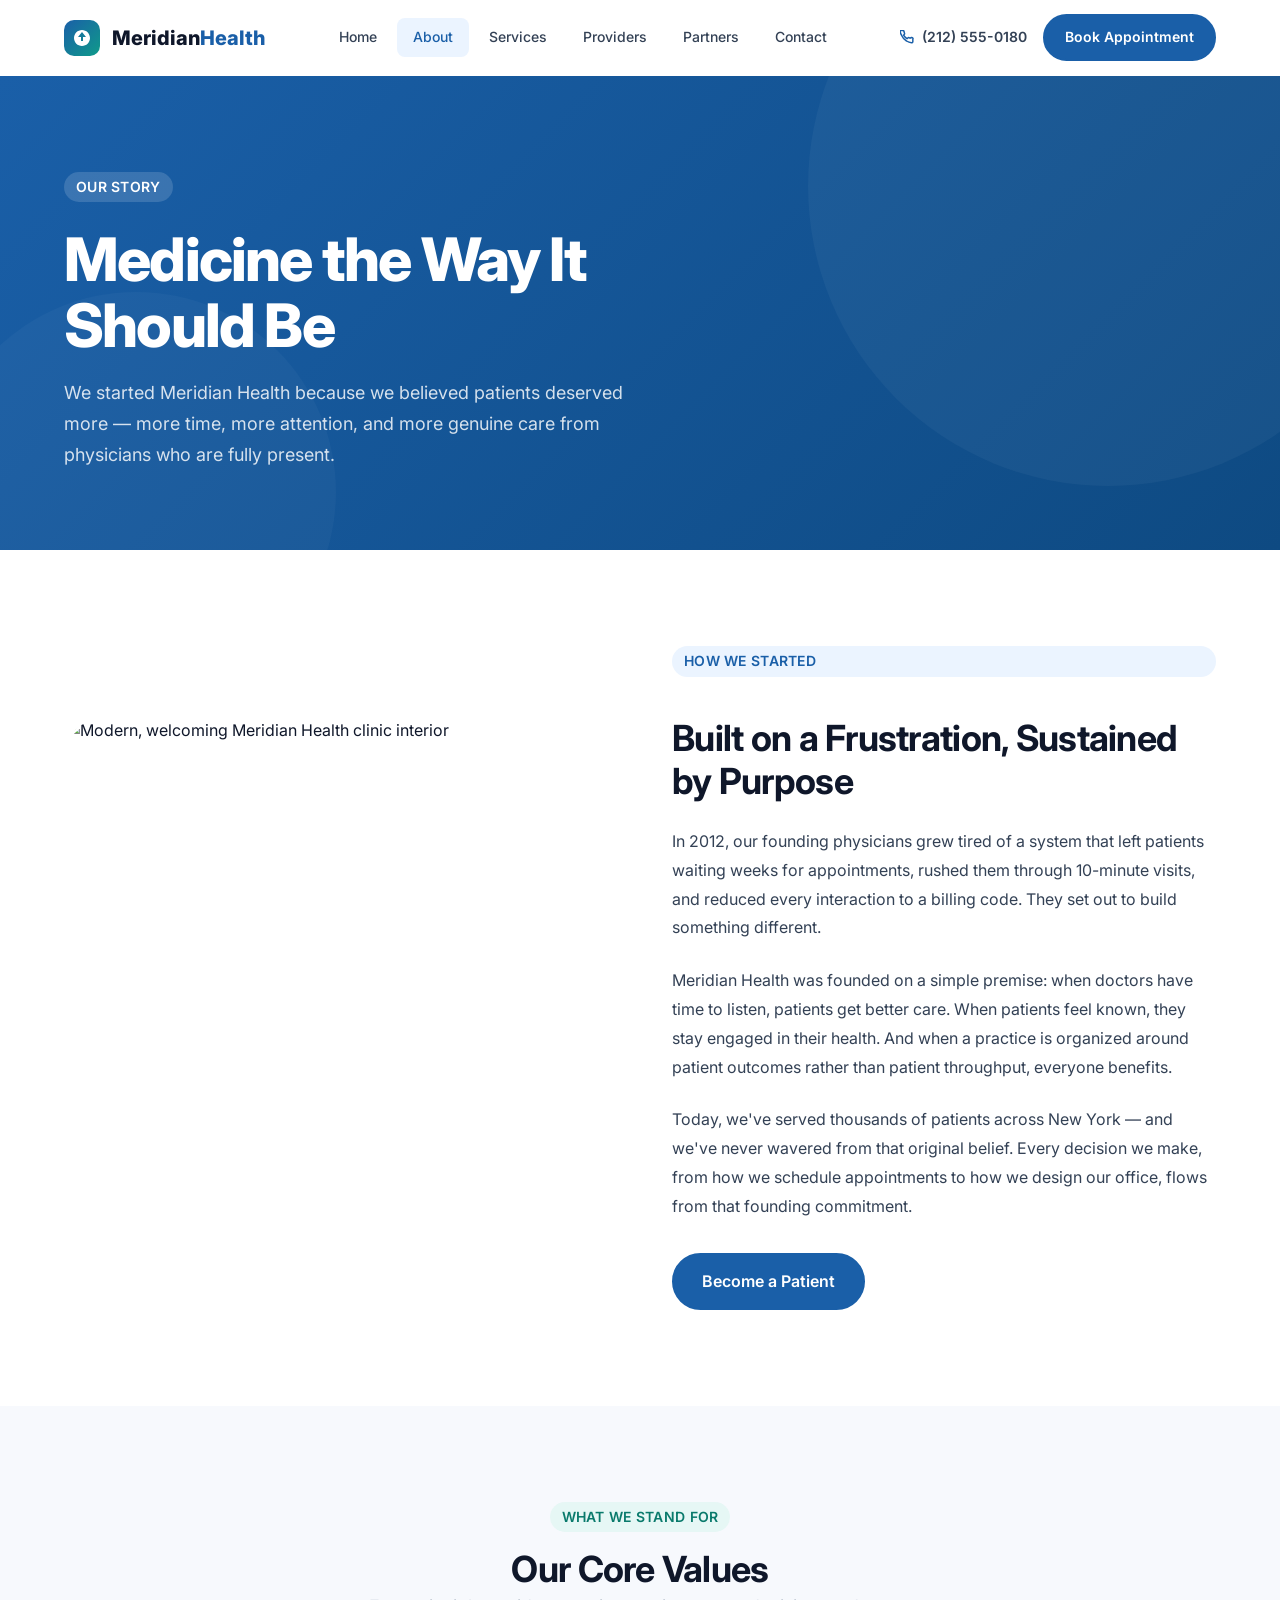
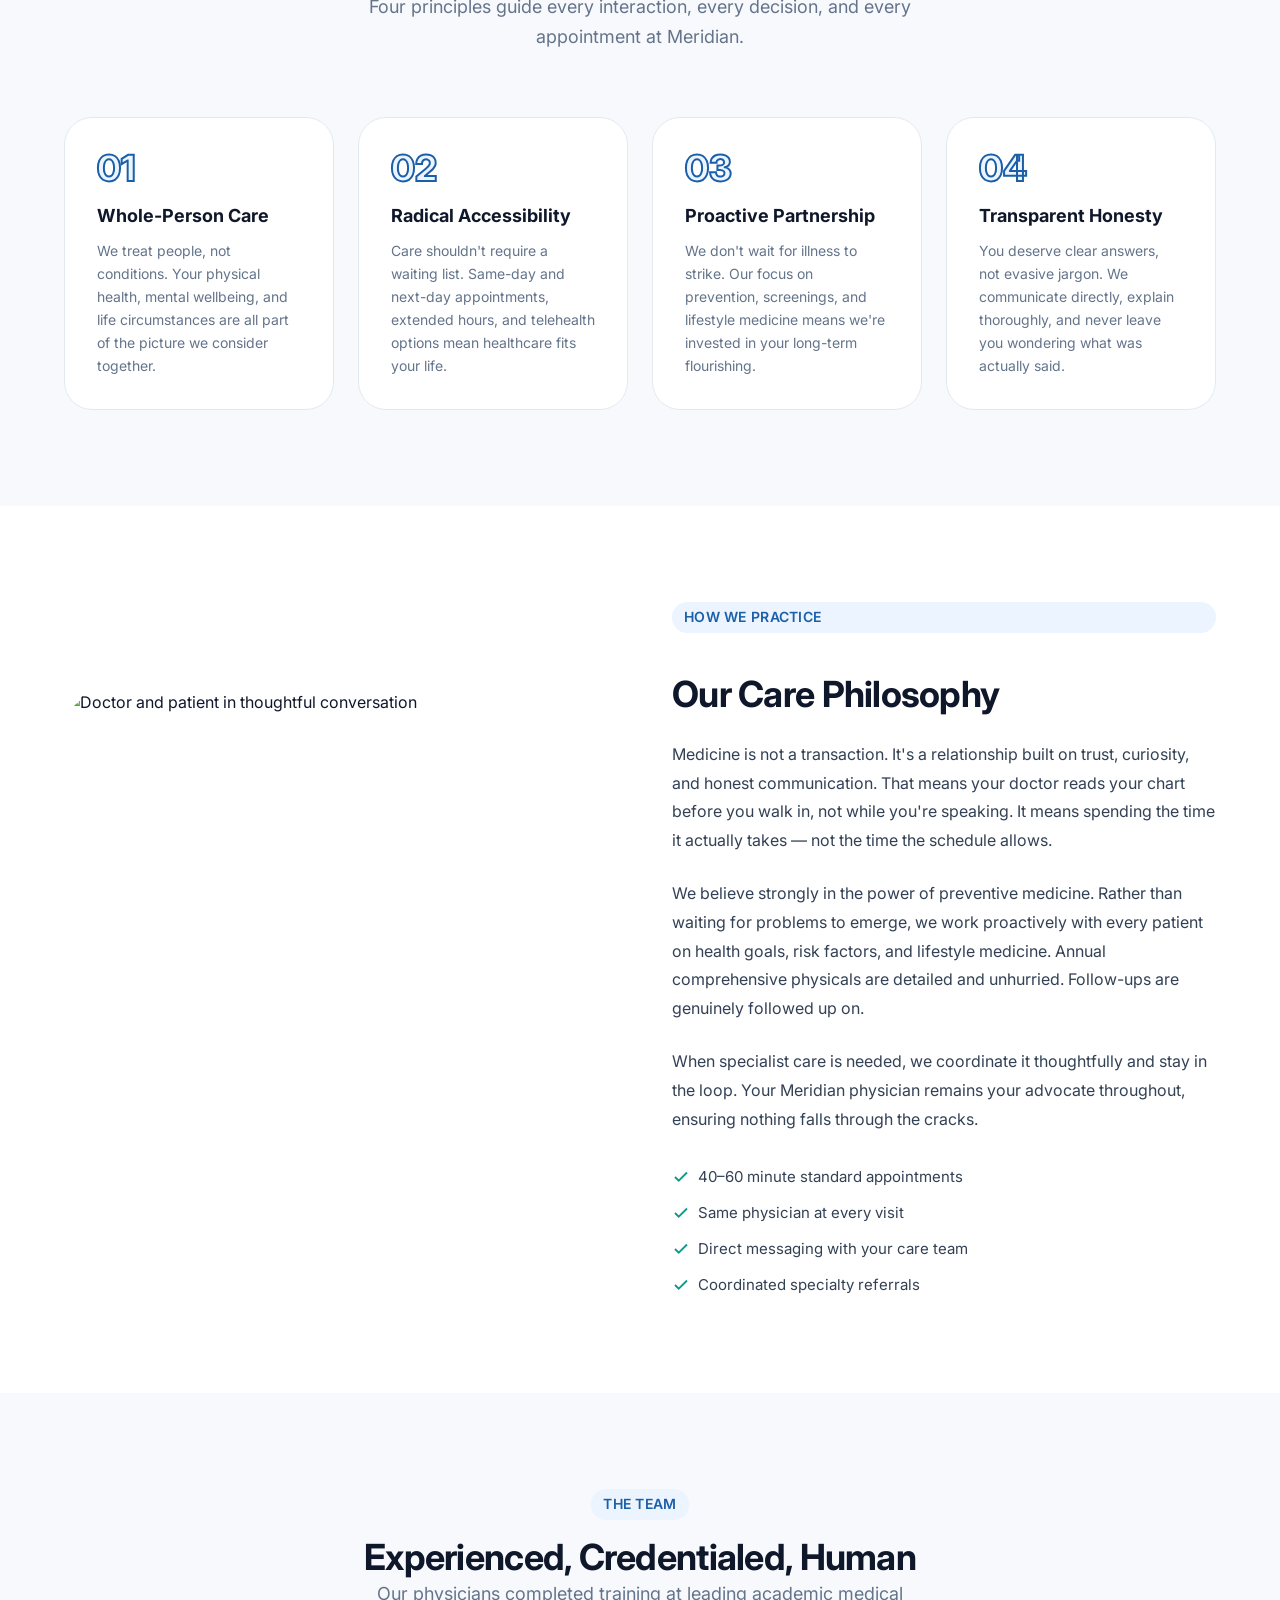
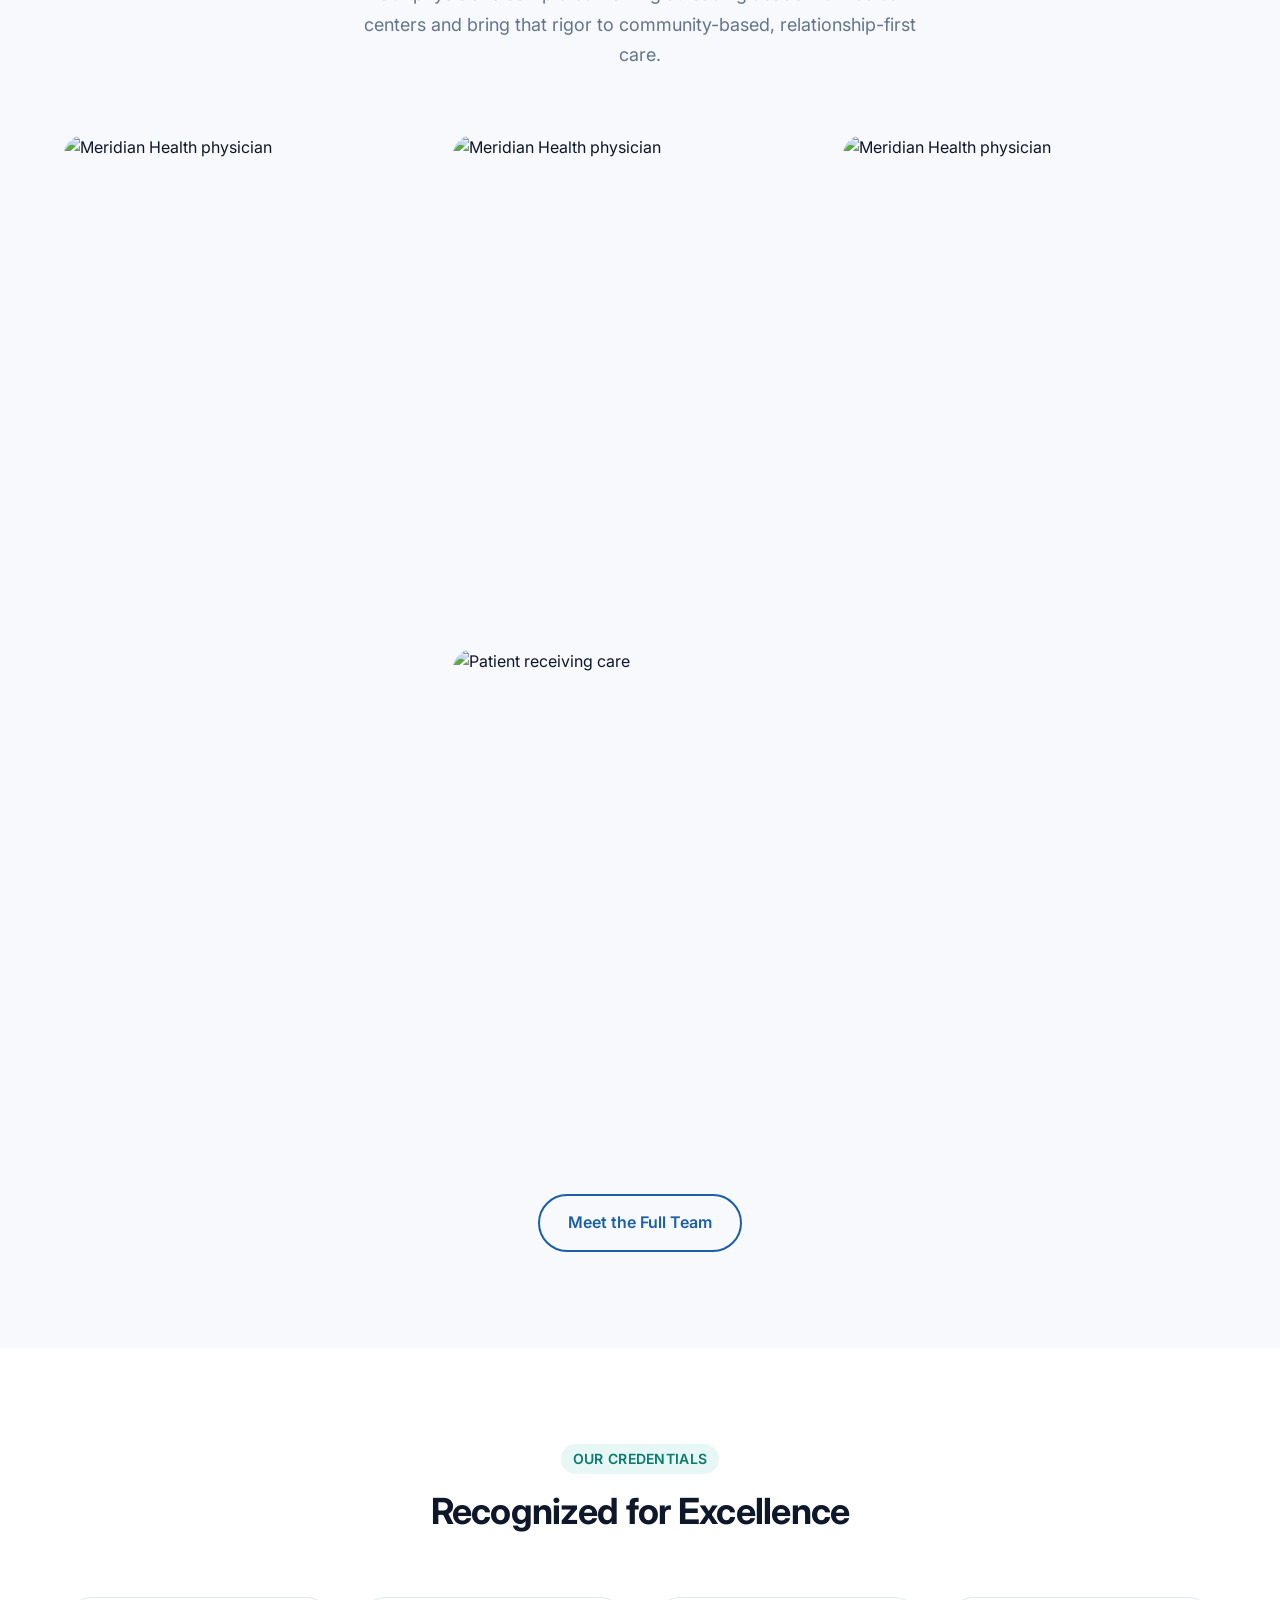
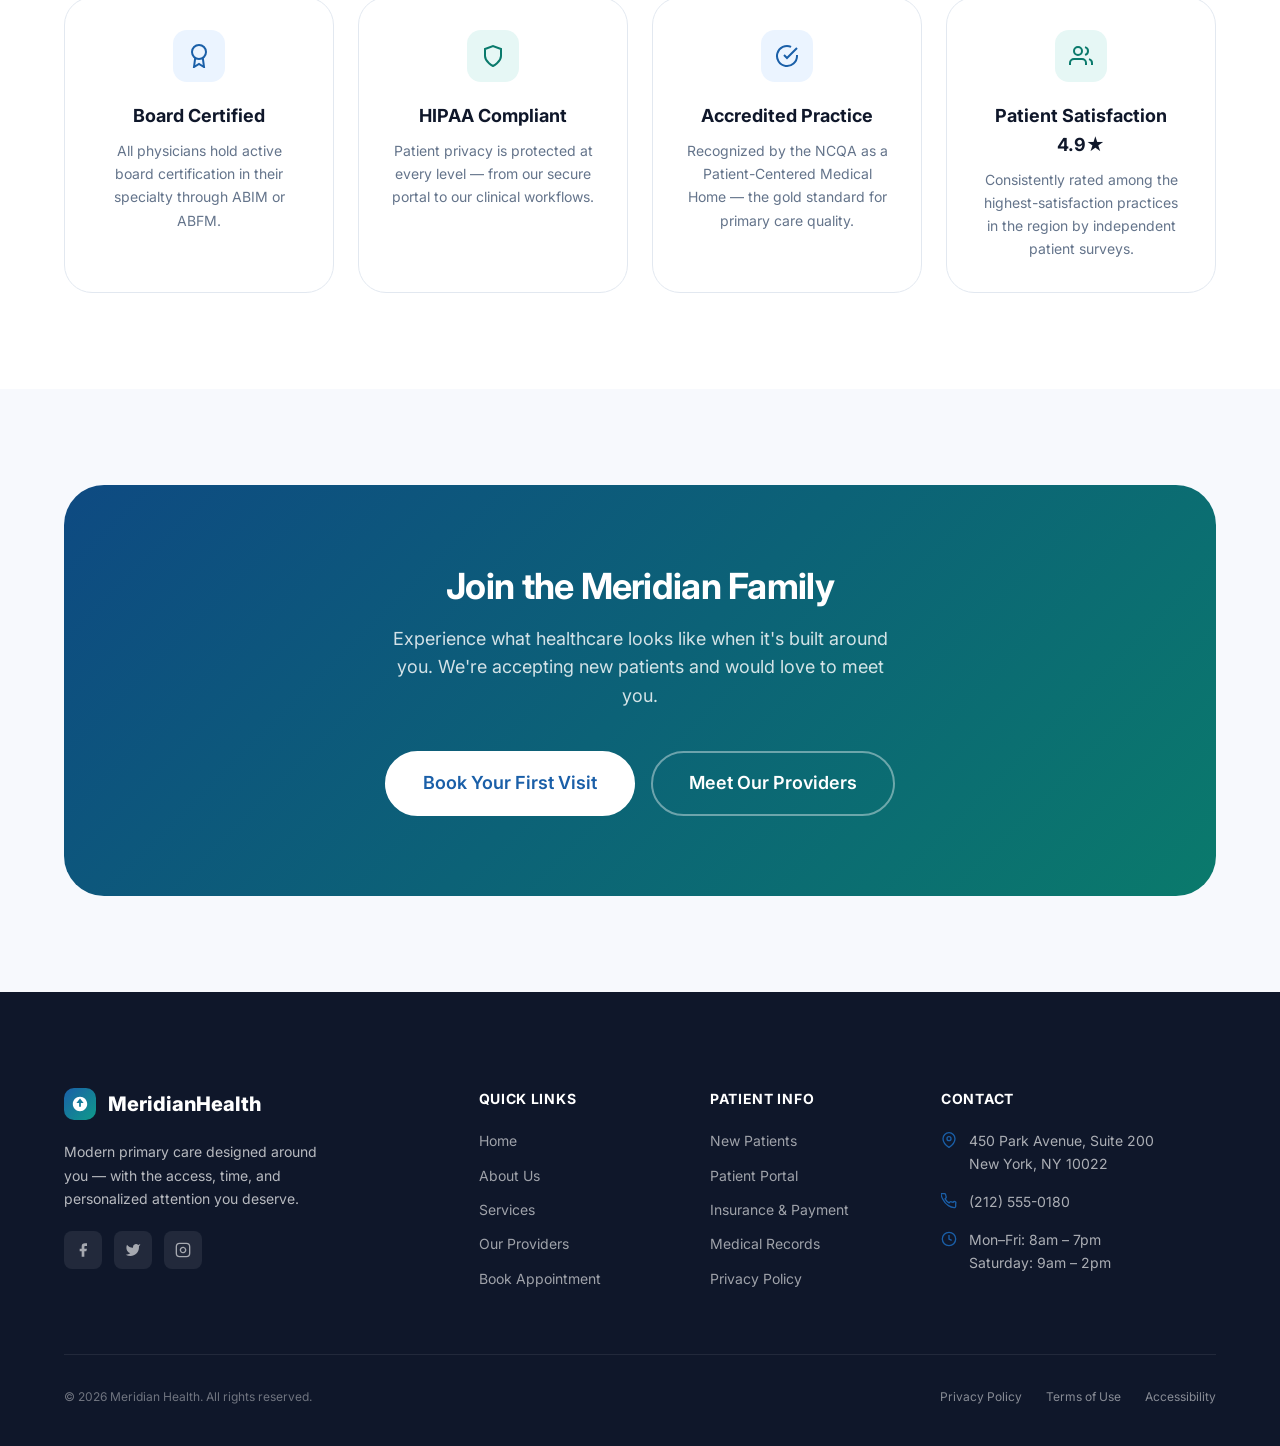
==== about.html @ 992878d0 "Initial commit — Meridian Health website Full 6-page static healthcare website including homepage, a" ====
<!DOCTYPE html>
<html lang="en">
<head>
  <meta charset="UTF-8" />
  <meta name="viewport" content="width=device-width, initial-scale=1.0" />
  <title>About Us | Meridian Health</title>
  <meta name="description" content="Learn about Meridian Health's mission, care philosophy, and the team of board-certified physicians dedicated to patient-centered primary care." />
  <link rel="preconnect" href="https://fonts.googleapis.com" />
  <link rel="preconnect" href="https://fonts.gstatic.com" crossorigin />
  <link href="https://fonts.googleapis.com/css2?family=Inter:wght@300;400;500;600;700;800&display=swap" rel="stylesheet" />
  <link rel="stylesheet" href="styles.css" />
</head>
<body data-page="about">

  <!-- ===== HEADER ===== -->
  <header class="site-header" role="banner">
    <div class="container">
      <div class="header-inner">
        <a href="index.html" class="logo" aria-label="Meridian Health Home">
          <div class="logo-mark" aria-hidden="true">
            <svg viewBox="0 0 20 20" xmlns="http://www.w3.org/2000/svg">
              <path d="M10 2C5.6 2 2 5.6 2 10s3.6 8 8 8 8-3.6 8-8-3.6-8-8-8zm1 11H9v-4H6l4-5 4 5h-3v4z"/>
            </svg>
          </div>
          <span class="logo-text">Meridian<span>Health</span></span>
        </a>
        <nav class="main-nav" aria-label="Primary navigation">
          <a href="index.html"     class="nav-link" data-page="home">Home</a>
          <a href="about.html"     class="nav-link" data-page="about">About</a>
          <a href="services.html"  class="nav-link" data-page="services">Services</a>
          <a href="providers.html" class="nav-link" data-page="providers">Providers</a>
          <a href="partners.html"  class="nav-link" data-page="partners">Partners</a>
          <a href="contact.html"   class="nav-link" data-page="contact">Contact</a>
        </nav>
        <div class="header-cta">
          <span class="nav-phone">
            <svg width="14" height="14" viewBox="0 0 24 24" fill="none" stroke="currentColor" stroke-width="2.5" aria-hidden="true"><path d="M22 16.92v3a2 2 0 01-2.18 2 19.79 19.79 0 01-8.63-3.07A19.5 19.5 0 013.07 9.81a19.79 19.79 0 01-3.07-8.68A2 2 0 012 .93h3a2 2 0 012 1.72c.127.96.361 1.903.7 2.81a2 2 0 01-.45 2.11L6.09 8.91a16 16 0 006 6l1.27-1.27a2 2 0 012.11-.45c.907.339 1.85.573 2.81.7A2 2 0 0122 15.92v1z"/></svg>
            (212) 555-0180
          </span>
          <a href="contact.html" class="btn btn-primary btn-sm">Book Appointment</a>
        </div>
        <button class="nav-toggle" aria-label="Toggle menu" aria-expanded="false">
          <span></span><span></span><span></span>
        </button>
      </div>
    </div>
  </header>

  <nav class="mobile-nav" aria-label="Mobile navigation">
    <a href="index.html"     class="nav-link" data-page="home">Home</a>
    <a href="about.html"     class="nav-link" data-page="about">About</a>
    <a href="services.html"  class="nav-link" data-page="services">Services</a>
    <a href="providers.html" class="nav-link" data-page="providers">Providers</a>
    <a href="partners.html"  class="nav-link" data-page="partners">Partners</a>
    <a href="contact.html"   class="nav-link" data-page="contact">Contact</a>
    <a href="contact.html"   class="btn btn-primary">Book an Appointment</a>
  </nav>

  <main>

    <!-- ===== PAGE HERO ===== -->
    <section class="page-hero" aria-labelledby="about-hero-heading">
      <div class="container">
        <span class="badge" style="margin-bottom:1.5rem;">Our Story</span>
        <h1 class="display-heading" id="about-hero-heading" style="color:white;max-width:680px;">
          Medicine the Way It Should Be
        </h1>
        <p class="subheading" style="margin-top:1.25rem;">
          We started Meridian Health because we believed patients deserved more — more time, more attention, and more genuine care from physicians who are fully present.
        </p>
      </div>
    </section>

    <!-- ===== ORIGIN STORY ===== -->
    <section class="section bg-white" aria-labelledby="story-heading">
      <div class="container">
        <div class="about-split">
          <div class="about-img-wrap fade-up">
            <img
              src="https://images.unsplash.com/photo-1519494026892-80bbd2d6fd0d?auto=format&fit=crop&w=900&q=80"
              alt="Modern, welcoming Meridian Health clinic interior"
              loading="lazy"
            />
          </div>
          <div class="about-content fade-up fade-up-delay-1">
            <span class="badge">How We Started</span>
            <h2 class="section-heading" id="story-heading" style="margin-top:1rem;">
              Built on a Frustration, Sustained by Purpose
            </h2>
            <p>
              In 2012, our founding physicians grew tired of a system that left patients waiting weeks for appointments, rushed them through 10-minute visits, and reduced every interaction to a billing code. They set out to build something different.
            </p>
            <p>
              Meridian Health was founded on a simple premise: when doctors have time to listen, patients get better care. When patients feel known, they stay engaged in their health. And when a practice is organized around patient outcomes rather than patient throughput, everyone benefits.
            </p>
            <p>
              Today, we've served thousands of patients across New York — and we've never wavered from that original belief. Every decision we make, from how we schedule appointments to how we design our office, flows from that founding commitment.
            </p>
            <a href="contact.html" class="btn btn-primary" style="align-self:flex-start;margin-top:0.5rem;">Become a Patient</a>
          </div>
        </div>
      </div>
    </section>

    <!-- ===== MISSION & VALUES ===== -->
    <section class="section bg-light" aria-labelledby="mission-heading">
      <div class="container">
        <div class="section-header centered">
          <span class="badge badge-teal">What We Stand For</span>
          <h2 class="section-heading" id="mission-heading" style="margin-top:1rem;">
            Our Core Values
          </h2>
          <p class="subheading">
            Four principles guide every interaction, every decision, and every appointment at Meridian.
          </p>
        </div>

        <div class="values-grid">
          <div class="value-card fade-up">
            <div class="value-number">01</div>
            <div class="value-title">Whole-Person Care</div>
            <p class="value-desc">We treat people, not conditions. Your physical health, mental wellbeing, and life circumstances are all part of the picture we consider together.</p>
          </div>
          <div class="value-card fade-up fade-up-delay-1">
            <div class="value-number">02</div>
            <div class="value-title">Radical Accessibility</div>
            <p class="value-desc">Care shouldn't require a waiting list. Same-day and next-day appointments, extended hours, and telehealth options mean healthcare fits your life.</p>
          </div>
          <div class="value-card fade-up fade-up-delay-2">
            <div class="value-number">03</div>
            <div class="value-title">Proactive Partnership</div>
            <p class="value-desc">We don't wait for illness to strike. Our focus on prevention, screenings, and lifestyle medicine means we're invested in your long-term flourishing.</p>
          </div>
          <div class="value-card fade-up fade-up-delay-3">
            <div class="value-number">04</div>
            <div class="value-title">Transparent Honesty</div>
            <p class="value-desc">You deserve clear answers, not evasive jargon. We communicate directly, explain thoroughly, and never leave you wondering what was actually said.</p>
          </div>
        </div>
      </div>
    </section>

    <!-- ===== CARE PHILOSOPHY ===== -->
    <section class="section bg-white" aria-labelledby="philosophy-heading">
      <div class="container">
        <div class="about-split reverse">
          <div class="about-content fade-up">
            <span class="badge">How We Practice</span>
            <h2 class="section-heading" id="philosophy-heading" style="margin-top:1rem;">
              Our Care Philosophy
            </h2>
            <p>
              Medicine is not a transaction. It's a relationship built on trust, curiosity, and honest communication. That means your doctor reads your chart before you walk in, not while you're speaking. It means spending the time it actually takes — not the time the schedule allows.
            </p>
            <p>
              We believe strongly in the power of preventive medicine. Rather than waiting for problems to emerge, we work proactively with every patient on health goals, risk factors, and lifestyle medicine. Annual comprehensive physicals are detailed and unhurried. Follow-ups are genuinely followed up on.
            </p>
            <p>
              When specialist care is needed, we coordinate it thoughtfully and stay in the loop. Your Meridian physician remains your advocate throughout, ensuring nothing falls through the cracks.
            </p>

            <div style="display:flex;flex-direction:column;gap:0.75rem;margin-top:0.5rem;">
              <div class="trust-item">
                <svg width="18" height="18" viewBox="0 0 24 24" fill="none" stroke="var(--teal)" stroke-width="2.5" aria-hidden="true"><polyline points="20 6 9 17 4 12"/></svg>
                <span style="font-size:0.9375rem;color:var(--text-secondary);">40–60 minute standard appointments</span>
              </div>
              <div class="trust-item">
                <svg width="18" height="18" viewBox="0 0 24 24" fill="none" stroke="var(--teal)" stroke-width="2.5" aria-hidden="true"><polyline points="20 6 9 17 4 12"/></svg>
                <span style="font-size:0.9375rem;color:var(--text-secondary);">Same physician at every visit</span>
              </div>
              <div class="trust-item">
                <svg width="18" height="18" viewBox="0 0 24 24" fill="none" stroke="var(--teal)" stroke-width="2.5" aria-hidden="true"><polyline points="20 6 9 17 4 12"/></svg>
                <span style="font-size:0.9375rem;color:var(--text-secondary);">Direct messaging with your care team</span>
              </div>
              <div class="trust-item">
                <svg width="18" height="18" viewBox="0 0 24 24" fill="none" stroke="var(--teal)" stroke-width="2.5" aria-hidden="true"><polyline points="20 6 9 17 4 12"/></svg>
                <span style="font-size:0.9375rem;color:var(--text-secondary);">Coordinated specialty referrals</span>
              </div>
            </div>
          </div>

          <div class="about-img-wrap fade-up fade-up-delay-1">
            <img
              src="https://images.unsplash.com/photo-1576671081837-49000212a370?auto=format&fit=crop&w=900&q=80"
              alt="Doctor and patient in thoughtful conversation"
              loading="lazy"
            />
          </div>
        </div>
      </div>
    </section>

    <!-- ===== TEAM COLLAGE ===== -->
    <section class="section bg-light" aria-labelledby="team-heading">
      <div class="container">
        <div class="section-header centered">
          <span class="badge">The Team</span>
          <h2 class="section-heading" id="team-heading" style="margin-top:1rem;">
            Experienced, Credentialed, Human
          </h2>
          <p class="subheading">
            Our physicians completed training at leading academic medical centers and bring that rigor to community-based, relationship-first care.
          </p>
        </div>

        <div class="team-photos fade-up" style="margin-top:3rem;">
          <img
            src="https://images.unsplash.com/photo-1612349317150-e413f6a5b16d?auto=format&fit=crop&w=600&q=80"
            alt="Meridian Health physician"
            loading="lazy"
          />
          <img
            src="https://images.unsplash.com/photo-1594824476967-48c8b964273f?auto=format&fit=crop&w=600&q=80"
            alt="Meridian Health physician"
            loading="lazy"
          />
          <img
            src="https://images.unsplash.com/photo-1559839734-2b71ea197ec2?auto=format&fit=crop&w=600&q=80"
            alt="Meridian Health physician"
            loading="lazy"
          />
          <img
            src="https://images.unsplash.com/photo-1582750433449-648ed127bb54?auto=format&fit=crop&w=600&q=80"
            alt="Patient receiving care"
            loading="lazy"
          />
        </div>

        <div style="text-align:center;margin-top:3rem;">
          <a href="providers.html" class="btn btn-outline">Meet the Full Team</a>
        </div>
      </div>
    </section>

    <!-- ===== CREDENTIALS / TRUST ===== -->
    <section class="section bg-white" aria-label="Credentials and trust signals">
      <div class="container">
        <div class="section-header centered">
          <span class="badge badge-teal">Our Credentials</span>
          <h2 class="section-heading" style="margin-top:1rem;">
            Recognized for Excellence
          </h2>
        </div>

        <div style="display:grid;grid-template-columns:repeat(auto-fit,minmax(220px,1fr));gap:1.5rem;margin-top:3rem;">
          <div class="benefit-card fade-up" style="text-align:center;">
            <div class="benefit-icon" style="margin-inline:auto;" aria-hidden="true">
              <svg width="24" height="24" viewBox="0 0 24 24" fill="none" stroke="currentColor" stroke-width="2"><circle cx="12" cy="8" r="7"/><polyline points="8.21 13.89 7 23 12 20 17 23 15.79 13.88"/></svg>
            </div>
            <div class="benefit-title">Board Certified</div>
            <p class="benefit-desc">All physicians hold active board certification in their specialty through ABIM or ABFM.</p>
          </div>
          <div class="benefit-card fade-up fade-up-delay-1" style="text-align:center;">
            <div class="benefit-icon teal" style="margin-inline:auto;" aria-hidden="true">
              <svg width="24" height="24" viewBox="0 0 24 24" fill="none" stroke="currentColor" stroke-width="2"><path d="M12 22s8-4 8-10V5l-8-3-8 3v7c0 6 8 10 8 10z"/></svg>
            </div>
            <div class="benefit-title">HIPAA Compliant</div>
            <p class="benefit-desc">Patient privacy is protected at every level — from our secure portal to our clinical workflows.</p>
          </div>
          <div class="benefit-card fade-up fade-up-delay-2" style="text-align:center;">
            <div class="benefit-icon" style="margin-inline:auto;" aria-hidden="true">
              <svg width="24" height="24" viewBox="0 0 24 24" fill="none" stroke="currentColor" stroke-width="2"><path d="M22 11.08V12a10 10 0 11-5.93-9.14"/><polyline points="22 4 12 14.01 9 11.01"/></svg>
            </div>
            <div class="benefit-title">Accredited Practice</div>
            <p class="benefit-desc">Recognized by the NCQA as a Patient-Centered Medical Home — the gold standard for primary care quality.</p>
          </div>
          <div class="benefit-card fade-up fade-up-delay-3" style="text-align:center;">
            <div class="benefit-icon teal" style="margin-inline:auto;" aria-hidden="true">
              <svg width="24" height="24" viewBox="0 0 24 24" fill="none" stroke="currentColor" stroke-width="2"><path d="M17 21v-2a4 4 0 00-4-4H5a4 4 0 00-4 4v2"/><circle cx="9" cy="7" r="4"/><path d="M23 21v-2a4 4 0 00-3-3.87"/><path d="M16 3.13a4 4 0 010 7.75"/></svg>
            </div>
            <div class="benefit-title">Patient Satisfaction 4.9★</div>
            <p class="benefit-desc">Consistently rated among the highest-satisfaction practices in the region by independent patient surveys.</p>
          </div>
        </div>
      </div>
    </section>

    <!-- ===== CTA ===== -->
    <section class="section-sm">
      <div class="container">
        <div class="cta-banner">
          <h2 class="section-heading">Join the Meridian Family</h2>
          <p>Experience what healthcare looks like when it's built around you. We're accepting new patients and would love to meet you.</p>
          <div class="cta-actions">
            <a href="contact.html" class="btn btn-white btn-lg">Book Your First Visit</a>
            <a href="providers.html" class="btn btn-lg" style="color:white;border-color:rgba(255,255,255,0.4);">Meet Our Providers</a>
          </div>
        </div>
      </div>
    </section>

  </main>

  <!-- ===== FOOTER ===== -->
  <footer class="site-footer" role="contentinfo">
    <div class="container">
      <div class="footer-grid">
        <div class="footer-brand">
          <a href="index.html" class="footer-logo">
            <div class="logo-mark" style="width:32px;height:32px;" aria-hidden="true">
              <svg viewBox="0 0 20 20" style="width:18px;height:18px;"><path d="M10 2C5.6 2 2 5.6 2 10s3.6 8 8 8 8-3.6 8-8-3.6-8-8-8zm1 11H9v-4H6l4-5 4 5h-3v4z" fill="white"/></svg>
            </div>
            MeridianHealth
          </a>
          <p class="footer-tagline">Modern primary care designed around you — with the access, time, and personalized attention you deserve.</p>
          <div class="footer-social">
            <a href="#" class="social-link" aria-label="Facebook"><svg width="16" height="16" viewBox="0 0 24 24" fill="currentColor"><path d="M18 2h-3a5 5 0 00-5 5v3H7v4h3v8h4v-8h3l1-4h-4V7a1 1 0 011-1h3z"/></svg></a>
            <a href="#" class="social-link" aria-label="Twitter"><svg width="16" height="16" viewBox="0 0 24 24" fill="currentColor"><path d="M23 3a10.9 10.9 0 01-3.14 1.53 4.48 4.48 0 00-7.86 3v1A10.66 10.66 0 013 4s-4 9 5 13a11.64 11.64 0 01-7 2c9 5 20 0 20-11.5a4.5 4.5 0 00-.08-.83A7.72 7.72 0 0023 3z"/></svg></a>
            <a href="#" class="social-link" aria-label="Instagram"><svg width="16" height="16" viewBox="0 0 24 24" fill="none" stroke="currentColor" stroke-width="2"><rect x="2" y="2" width="20" height="20" rx="5" ry="5"/><path d="M16 11.37A4 4 0 1112.63 8 4 4 0 0116 11.37z"/><line x1="17.5" y1="6.5" x2="17.51" y2="6.5"/></svg></a>
          </div>
        </div>
        <div>
          <div class="footer-heading">Quick Links</div>
          <div class="footer-links">
            <a href="index.html">Home</a>
            <a href="about.html">About Us</a>
            <a href="services.html">Services</a>
            <a href="providers.html">Our Providers</a>
            <a href="contact.html">Book Appointment</a>
          </div>
        </div>
        <div>
          <div class="footer-heading">Patient Info</div>
          <div class="footer-links">
            <a href="#">New Patients</a>
            <a href="#">Patient Portal</a>
            <a href="#">Insurance &amp; Payment</a>
            <a href="#">Medical Records</a>
            <a href="#">Privacy Policy</a>
          </div>
        </div>
        <div>
          <div class="footer-heading">Contact</div>
          <div class="footer-contact">
            <div class="footer-contact-item">
              <svg viewBox="0 0 24 24" fill="none" stroke="currentColor" stroke-width="2" aria-hidden="true"><path d="M21 10c0 7-9 13-9 13s-9-6-9-13a9 9 0 0118 0z"/><circle cx="12" cy="10" r="3"/></svg>
              <span>450 Park Avenue, Suite 200<br/>New York, NY 10022</span>
            </div>
            <div class="footer-contact-item">
              <svg viewBox="0 0 24 24" fill="none" stroke="currentColor" stroke-width="2" aria-hidden="true"><path d="M22 16.92v3a2 2 0 01-2.18 2 19.79 19.79 0 01-8.63-3.07A19.5 19.5 0 013.07 9.81a19.79 19.79 0 01-3.07-8.68A2 2 0 012 .93h3a2 2 0 012 1.72c.127.96.361 1.903.7 2.81a2 2 0 01-.45 2.11L6.09 8.91a16 16 0 006 6l1.27-1.27a2 2 0 012.11-.45c.907.339 1.85.573 2.81.7A2 2 0 0122 15.92v1z"/></svg>
              <span>(212) 555-0180</span>
            </div>
            <div class="footer-contact-item">
              <svg viewBox="0 0 24 24" fill="none" stroke="currentColor" stroke-width="2" aria-hidden="true"><circle cx="12" cy="12" r="10"/><polyline points="12 6 12 12 16 14"/></svg>
              <span>Mon–Fri: 8am – 7pm<br/>Saturday: 9am – 2pm</span>
            </div>
          </div>
        </div>
      </div>
      <div class="footer-bottom">
        <span>© 2026 Meridian Health. All rights reserved.</span>
        <div style="display:flex;gap:1.5rem;">
          <a href="#">Privacy Policy</a>
          <a href="#">Terms of Use</a>
          <a href="#">Accessibility</a>
        </div>
      </div>
    </div>
  </footer>

  <script src="script.js"></script>
</body>
</html>
---- styles.css ----
/* ============================================================
   Meridian Health — Design System & Global Styles
   ============================================================ */

/* ---------- CSS Variables ---------- */
:root {
  /* Brand */
  --primary:        #1A5FA8;
  --primary-dark:   #134B86;
  --primary-light:  #EBF4FF;
  --teal:           #0F9B8A;
  --teal-dark:      #0A7A6C;
  --teal-light:     #E6F7F5;

  /* Surfaces */
  --bg:             #F7F9FD;
  --surface:        #FFFFFF;
  --surface-alt:    #F0F4FA;

  /* Text */
  --text:           #0F172A;
  --text-secondary: #334155;
  --text-muted:     #64748B;
  --text-inverse:   #FFFFFF;

  /* UI */
  --border:         #E2E8F0;
  --border-strong:  #CBD5E1;

  /* Shadows */
  --shadow-xs:  0 1px 3px rgba(15,23,42,0.06);
  --shadow-sm:  0 2px 10px rgba(15,23,42,0.07);
  --shadow-md:  0 4px 20px rgba(15,23,42,0.09);
  --shadow-lg:  0 8px 40px rgba(15,23,42,0.12);
  --shadow-xl:  0 16px 60px rgba(15,23,42,0.15);

  /* Radius */
  --r-sm:   8px;
  --r-md:   14px;
  --r-lg:   20px;
  --r-xl:   28px;
  --r-2xl:  40px;
  --r-full: 9999px;

  /* Typography */
  --font:         'Inter', -apple-system, BlinkMacSystemFont, 'Segoe UI', sans-serif;
  --text-xs:      0.75rem;
  --text-sm:      0.875rem;
  --text-base:    1rem;
  --text-lg:      1.125rem;
  --text-xl:      1.25rem;
  --text-2xl:     1.5rem;
  --text-3xl:     1.875rem;
  --text-4xl:     2.25rem;
  --text-5xl:     3rem;
  --text-6xl:     3.75rem;

  /* Spacing */
  --space-1:  0.25rem;
  --space-2:  0.5rem;
  --space-3:  0.75rem;
  --space-4:  1rem;
  --space-5:  1.25rem;
  --space-6:  1.5rem;
  --space-8:  2rem;
  --space-10: 2.5rem;
  --space-12: 3rem;
  --space-16: 4rem;
  --space-20: 5rem;
  --space-24: 6rem;
  --space-32: 8rem;

  /* Layout */
  --max-w:    1200px;
  --nav-h:    76px;

  /* Transitions */
  --t-fast:   150ms ease;
  --t-base:   240ms ease;
  --t-slow:   400ms ease;
}

/* ---------- Reset ---------- */
*, *::before, *::after { box-sizing: border-box; margin: 0; padding: 0; }
html { scroll-behavior: smooth; font-size: 16px; }
body {
  font-family: var(--font);
  background: var(--bg);
  color: var(--text);
  line-height: 1.6;
  -webkit-font-smoothing: antialiased;
}
img { display: block; max-width: 100%; }
a { color: inherit; text-decoration: none; }
button, input, select, textarea { font-family: inherit; }
ul { list-style: none; }

/* ---------- Utilities ---------- */
.container {
  width: 100%;
  max-width: var(--max-w);
  margin-inline: auto;
  padding-inline: var(--space-6);
}
.sr-only {
  position: absolute; width: 1px; height: 1px;
  padding: 0; margin: -1px; overflow: hidden;
  clip: rect(0,0,0,0); white-space: nowrap; border: 0;
}
.section { padding-block: var(--space-24); }
.section-sm { padding-block: var(--space-16); }
.section-lg { padding-block: var(--space-32); }
.text-center { text-align: center; }
.text-muted { color: var(--text-muted); }

.badge {
  display: inline-flex;
  align-items: center;
  gap: var(--space-2);
  padding: var(--space-1) var(--space-3);
  background: var(--primary-light);
  color: var(--primary);
  font-size: var(--text-sm);
  font-weight: 600;
  border-radius: var(--r-full);
  letter-spacing: 0.02em;
  text-transform: uppercase;
}
.badge-teal {
  background: var(--teal-light);
  color: var(--teal-dark);
}

/* ---------- Typography ---------- */
.display-heading {
  font-size: clamp(var(--text-4xl), 5vw, var(--text-6xl));
  font-weight: 800;
  line-height: 1.1;
  letter-spacing: -0.03em;
  color: var(--text);
}
.section-heading {
  font-size: clamp(var(--text-3xl), 3.5vw, var(--text-4xl));
  font-weight: 700;
  line-height: 1.2;
  letter-spacing: -0.02em;
  color: var(--text);
}
.subheading {
  font-size: var(--text-lg);
  color: var(--text-muted);
  line-height: 1.7;
  max-width: 580px;
}
.label-text {
  font-size: var(--text-sm);
  font-weight: 600;
  letter-spacing: 0.08em;
  text-transform: uppercase;
  color: var(--text-muted);
}

/* ---------- Buttons ---------- */
.btn {
  display: inline-flex;
  align-items: center;
  gap: var(--space-2);
  padding: 14px 28px;
  border-radius: var(--r-full);
  font-size: var(--text-base);
  font-weight: 600;
  border: 2px solid transparent;
  cursor: pointer;
  transition: all var(--t-base);
  white-space: nowrap;
  text-decoration: none;
}
.btn-primary {
  background: var(--primary);
  color: var(--text-inverse);
  border-color: var(--primary);
}
.btn-primary:hover {
  background: var(--primary-dark);
  border-color: var(--primary-dark);
  transform: translateY(-1px);
  box-shadow: 0 6px 20px rgba(26,95,168,0.30);
}
.btn-outline {
  background: transparent;
  color: var(--primary);
  border-color: var(--primary);
}
.btn-outline:hover {
  background: var(--primary-light);
  transform: translateY(-1px);
}
.btn-white {
  background: var(--surface);
  color: var(--primary);
  border-color: var(--surface);
}
.btn-white:hover {
  background: var(--primary-light);
  border-color: var(--primary-light);
  transform: translateY(-1px);
}
.btn-teal {
  background: var(--teal);
  color: var(--text-inverse);
  border-color: var(--teal);
}
.btn-teal:hover {
  background: var(--teal-dark);
  border-color: var(--teal-dark);
  transform: translateY(-1px);
  box-shadow: 0 6px 20px rgba(15,155,138,0.30);
}
.btn-lg {
  padding: 16px 36px;
  font-size: var(--text-lg);
}
.btn-sm {
  padding: 10px 20px;
  font-size: var(--text-sm);
}

/* ---------- Header / Navigation ---------- */
.site-header .container { height: 100%; }
.site-header {
  position: fixed;
  top: 0; left: 0; right: 0;
  z-index: 1000;
  height: var(--nav-h);
  background: rgba(255,255,255,0.95);
  backdrop-filter: blur(12px);
  -webkit-backdrop-filter: blur(12px);
  border-bottom: 1px solid transparent;
  transition: border-color var(--t-base), box-shadow var(--t-base);
}
.site-header.scrolled {
  border-color: var(--border);
  box-shadow: var(--shadow-sm);
}
.header-inner {
  display: flex;
  align-items: center;
  justify-content: space-between;
  height: 100%;
}
.logo {
  display: flex;
  align-items: center;
  gap: var(--space-3);
  font-weight: 800;
  font-size: var(--text-xl);
  color: var(--text);
  text-decoration: none;
  flex-shrink: 0;
}
.logo-mark {
  width: 36px;
  height: 36px;
  background: linear-gradient(135deg, var(--primary), var(--teal));
  border-radius: 10px;
  display: flex;
  align-items: center;
  justify-content: center;
}
.logo-mark svg { width: 20px; height: 20px; fill: white; }
.logo-text { color: var(--text); }
.logo-text span { color: var(--primary); }

.main-nav {
  display: flex;
  align-items: center;
  gap: var(--space-1);
}
.nav-link {
  padding: var(--space-2) var(--space-4);
  font-size: var(--text-sm);
  font-weight: 500;
  color: var(--text-secondary);
  border-radius: var(--r-sm);
  transition: all var(--t-fast);
  text-decoration: none;
}
.nav-link:hover, .nav-link.active {
  color: var(--primary);
  background: var(--primary-light);
}
.header-cta {
  display: flex;
  align-items: center;
  gap: var(--space-4);
}
.nav-phone {
  font-size: var(--text-sm);
  font-weight: 600;
  color: var(--text-secondary);
  display: flex;
  align-items: center;
  gap: var(--space-2);
}
.nav-phone svg { color: var(--primary); }

/* Mobile nav toggle */
.nav-toggle {
  display: none;
  flex-direction: column;
  gap: 5px;
  background: none;
  border: none;
  cursor: pointer;
  padding: var(--space-2);
  border-radius: var(--r-sm);
}
.nav-toggle span {
  display: block;
  width: 24px;
  height: 2px;
  background: var(--text);
  border-radius: 2px;
  transition: all var(--t-base);
}
.mobile-nav {
  display: none;
  position: fixed;
  top: var(--nav-h);
  left: 0; right: 0;
  background: var(--surface);
  border-bottom: 1px solid var(--border);
  box-shadow: var(--shadow-lg);
  padding: var(--space-6);
  z-index: 999;
}
.mobile-nav.open { display: block; }
.mobile-nav .nav-link {
  display: block;
  padding: var(--space-3) var(--space-4);
  font-size: var(--text-base);
  border-radius: var(--r-md);
}
.mobile-nav .btn { width: 100%; justify-content: center; margin-top: var(--space-4); }

/* ---------- Page Body Offset ---------- */
main { padding-top: var(--nav-h); }

/* ---------- Page Hero (inner pages) ---------- */
.page-hero {
  background: linear-gradient(135deg, var(--primary) 0%, #0E4A82 100%);
  padding: var(--space-24) 0 var(--space-20);
  color: var(--text-inverse);
  position: relative;
  overflow: hidden;
}
.page-hero::before {
  content: '';
  position: absolute;
  top: -40%;
  right: -10%;
  width: 600px;
  height: 600px;
  border-radius: 50%;
  background: rgba(255,255,255,0.04);
}
.page-hero::after {
  content: '';
  position: absolute;
  bottom: -30%;
  left: -5%;
  width: 400px;
  height: 400px;
  border-radius: 50%;
  background: rgba(255,255,255,0.03);
}
.page-hero .badge { background: rgba(255,255,255,0.15); color: white; }
.page-hero .subheading { color: rgba(255,255,255,0.82); }

/* ---------- Hero Section (Homepage) ---------- */
.hero {
  min-height: calc(100vh - var(--nav-h));
  display: grid;
  grid-template-columns: 1fr 1fr;
  align-items: center;
  gap: var(--space-16);
  padding-block: var(--space-24);
  padding-top: calc(var(--nav-h) + var(--space-16));
  margin-top: calc(-1 * var(--nav-h));
  background: linear-gradient(160deg, var(--surface) 0%, var(--bg) 100%);
}
.hero-content { padding-block: var(--space-8); }
.hero-eyebrow {
  display: flex;
  align-items: center;
  gap: var(--space-3);
  margin-bottom: var(--space-6);
}
.hero-eyebrow .dot {
  width: 8px; height: 8px;
  border-radius: 50%;
  background: var(--teal);
  animation: pulse 2s infinite;
}
@keyframes pulse {
  0%, 100% { opacity: 1; transform: scale(1); }
  50% { opacity: 0.6; transform: scale(1.2); }
}
.hero-title {
  font-size: clamp(2.5rem, 5vw, 4rem);
  font-weight: 800;
  line-height: 1.08;
  letter-spacing: -0.03em;
  margin-bottom: var(--space-6);
  color: var(--text);
}
.hero-title .highlight {
  color: var(--primary);
  position: relative;
}
.hero-subtitle {
  font-size: var(--text-xl);
  color: var(--text-muted);
  line-height: 1.65;
  margin-bottom: var(--space-10);
  max-width: 480px;
}
.hero-actions {
  display: flex;
  gap: var(--space-4);
  flex-wrap: wrap;
  margin-bottom: var(--space-12);
}
.hero-trust {
  display: flex;
  align-items: center;
  gap: var(--space-4);
  padding-top: var(--space-8);
  border-top: 1px solid var(--border);
}
.trust-item {
  display: flex;
  align-items: center;
  gap: var(--space-2);
  font-size: var(--text-sm);
  color: var(--text-muted);
}
.trust-item strong { color: var(--text-secondary); }
.trust-divider { width: 1px; height: 32px; background: var(--border); }

.hero-image {
  position: relative;
  height: 600px;
}
.hero-img-main {
  width: 100%;
  height: 100%;
  object-fit: cover;
  border-radius: var(--r-2xl);
  box-shadow: var(--shadow-xl);
}
.hero-card-float {
  position: absolute;
  background: var(--surface);
  border-radius: var(--r-lg);
  padding: var(--space-4) var(--space-5);
  box-shadow: var(--shadow-lg);
  display: flex;
  align-items: center;
  gap: var(--space-3);
}
.hero-card-float.card-1 { bottom: var(--space-10); left: calc(-1 * var(--space-8)); }
.hero-card-float.card-2 { top: var(--space-10); right: calc(-1 * var(--space-6)); }
.float-icon {
  width: 40px; height: 40px;
  border-radius: var(--r-md);
  display: flex;
  align-items: center;
  justify-content: center;
  flex-shrink: 0;
}
.float-icon.blue { background: var(--primary-light); color: var(--primary); }
.float-icon.teal { background: var(--teal-light); color: var(--teal-dark); }
.float-label { font-size: var(--text-xs); color: var(--text-muted); }
.float-value { font-size: var(--text-base); font-weight: 700; color: var(--text); }

/* ---------- Benefits Section ---------- */
.benefits-grid {
  display: grid;
  grid-template-columns: repeat(auto-fit, minmax(220px, 1fr));
  gap: var(--space-6);
  margin-top: var(--space-16);
}
.benefit-card {
  background: var(--surface);
  border: 1px solid var(--border);
  border-radius: var(--r-xl);
  padding: var(--space-8);
  transition: all var(--t-base);
}
.benefit-card:hover {
  transform: translateY(-4px);
  box-shadow: var(--shadow-md);
  border-color: var(--primary-light);
}
.benefit-icon {
  width: 52px; height: 52px;
  border-radius: var(--r-md);
  display: flex;
  align-items: center;
  justify-content: center;
  margin-bottom: var(--space-5);
  background: var(--primary-light);
  color: var(--primary);
}
.benefit-icon.teal { background: var(--teal-light); color: var(--teal-dark); }
.benefit-title {
  font-size: var(--text-lg);
  font-weight: 700;
  margin-bottom: var(--space-2);
  color: var(--text);
}
.benefit-desc {
  font-size: var(--text-sm);
  color: var(--text-muted);
  line-height: 1.65;
}

/* ---------- Section Header ---------- */
.section-header {
  margin-bottom: var(--space-16);
}
.section-header.centered { text-align: center; }
.section-header.centered .subheading { margin-inline: auto; }

/* ---------- Services Grid ---------- */
.services-grid {
  display: grid;
  grid-template-columns: repeat(auto-fit, minmax(280px, 1fr));
  gap: var(--space-6);
}
.service-card {
  background: var(--surface);
  border: 1px solid var(--border);
  border-radius: var(--r-xl);
  padding: var(--space-8);
  display: flex;
  flex-direction: column;
  gap: var(--space-4);
  transition: all var(--t-base);
  position: relative;
  overflow: hidden;
}
.service-card::before {
  content: '';
  position: absolute;
  top: 0; left: 0; right: 0;
  height: 3px;
  background: linear-gradient(90deg, var(--primary), var(--teal));
  transform: scaleX(0);
  transform-origin: left;
  transition: transform var(--t-slow);
}
.service-card:hover::before { transform: scaleX(1); }
.service-card:hover {
  transform: translateY(-4px);
  box-shadow: var(--shadow-lg);
}
.service-icon {
  width: 56px; height: 56px;
  border-radius: var(--r-lg);
  display: flex;
  align-items: center;
  justify-content: center;
  background: var(--surface-alt);
  color: var(--primary);
}
.service-icon.teal { color: var(--teal-dark); }
.service-title {
  font-size: var(--text-xl);
  font-weight: 700;
  color: var(--text);
}
.service-desc {
  font-size: var(--text-sm);
  color: var(--text-muted);
  line-height: 1.7;
  flex: 1;
}
.service-link {
  display: flex;
  align-items: center;
  gap: var(--space-2);
  font-size: var(--text-sm);
  font-weight: 600;
  color: var(--primary);
  transition: gap var(--t-fast);
}
.service-link:hover { gap: var(--space-3); }

/* ---------- Provider Cards ---------- */
.providers-grid {
  display: grid;
  grid-template-columns: repeat(auto-fit, minmax(300px, 1fr));
  gap: var(--space-6);
}
.provider-card {
  background: var(--surface);
  border: 1px solid var(--border);
  border-radius: var(--r-xl);
  overflow: hidden;
  transition: all var(--t-base);
}
.provider-card:hover {
  transform: translateY(-4px);
  box-shadow: var(--shadow-lg);
}
.provider-img-wrap {
  width: 100%;
  aspect-ratio: 4/3;
  overflow: hidden;
  background: var(--surface-alt);
}
.provider-img-wrap img {
  width: 100%; height: 100%;
  object-fit: cover;
  transition: transform var(--t-slow);
}
.provider-card:hover .provider-img-wrap img { transform: scale(1.04); }
.provider-body { padding: var(--space-6); }
.provider-specialty {
  font-size: var(--text-xs);
  font-weight: 700;
  letter-spacing: 0.08em;
  text-transform: uppercase;
  color: var(--primary);
  margin-bottom: var(--space-2);
}
.provider-name {
  font-size: var(--text-xl);
  font-weight: 700;
  color: var(--text);
  margin-bottom: var(--space-1);
}
.provider-creds {
  font-size: var(--text-sm);
  color: var(--text-muted);
  margin-bottom: var(--space-4);
}
.provider-bio {
  font-size: var(--text-sm);
  color: var(--text-secondary);
  line-height: 1.7;
  margin-bottom: var(--space-5);
}
.provider-tags {
  display: flex;
  flex-wrap: wrap;
  gap: var(--space-2);
}
.tag {
  padding: 4px 12px;
  background: var(--primary-light);
  color: var(--primary);
  border-radius: var(--r-full);
  font-size: var(--text-xs);
  font-weight: 600;
}
.tag.teal { background: var(--teal-light); color: var(--teal-dark); }

/* ---------- Testimonials ---------- */
.testimonials-grid {
  display: grid;
  grid-template-columns: repeat(auto-fit, minmax(300px, 1fr));
  gap: var(--space-6);
}
.testimonial-card {
  background: var(--surface);
  border: 1px solid var(--border);
  border-radius: var(--r-xl);
  padding: var(--space-8);
  display: flex;
  flex-direction: column;
  gap: var(--space-5);
  transition: box-shadow var(--t-base);
}
.testimonial-card:hover { box-shadow: var(--shadow-md); }
.stars { display: flex; gap: 3px; color: #F59E0B; }
.stars svg { width: 18px; height: 18px; fill: currentColor; }
.testimonial-quote {
  font-size: var(--text-base);
  color: var(--text-secondary);
  line-height: 1.75;
  font-style: italic;
}
.testimonial-author { display: flex; align-items: center; gap: var(--space-3); }
.author-avatar {
  width: 44px; height: 44px;
  border-radius: 50%;
  object-fit: cover;
  background: var(--primary-light);
}
.author-name { font-weight: 600; font-size: var(--text-sm); color: var(--text); }
.author-info { font-size: var(--text-xs); color: var(--text-muted); }

/* ---------- Stats Bar ---------- */
.stats-bar {
  background: var(--primary);
  padding: var(--space-16) 0;
  color: var(--text-inverse);
}
.stats-grid {
  display: grid;
  grid-template-columns: repeat(4, 1fr);
  gap: var(--space-8);
  text-align: center;
}
.stat-number {
  font-size: clamp(var(--text-3xl), 4vw, var(--text-5xl));
  font-weight: 800;
  letter-spacing: -0.03em;
  line-height: 1;
  margin-bottom: var(--space-2);
}
.stat-label {
  font-size: var(--text-sm);
  opacity: 0.75;
  font-weight: 500;
}
.stat-divider {
  width: 1px;
  background: rgba(255,255,255,0.15);
  margin: auto;
}

/* ---------- CTA Banner ---------- */
.cta-banner {
  background: linear-gradient(135deg, #0E4A82 0%, var(--teal-dark) 100%);
  border-radius: var(--r-2xl);
  padding: var(--space-20);
  text-align: center;
  color: var(--text-inverse);
  margin: var(--space-8) 0;
}
.cta-banner h2 { color: white; margin-bottom: var(--space-4); }
.cta-banner p {
  color: rgba(255,255,255,0.82);
  font-size: var(--text-lg);
  max-width: 520px;
  margin: 0 auto var(--space-10);
}
.cta-actions { display: flex; gap: var(--space-4); justify-content: center; flex-wrap: wrap; }

/* ---------- Footer ---------- */
.site-footer {
  background: var(--text);
  color: rgba(255,255,255,0.7);
  padding: var(--space-24) 0 var(--space-10);
}
.footer-grid {
  display: grid;
  grid-template-columns: 2fr 1fr 1fr 1.5fr;
  gap: var(--space-12);
  margin-bottom: var(--space-16);
}
.footer-brand { display: flex; flex-direction: column; gap: var(--space-5); }
.footer-logo {
  display: flex;
  align-items: center;
  gap: var(--space-3);
  color: white;
  font-weight: 800;
  font-size: var(--text-xl);
  text-decoration: none;
}
.footer-tagline {
  font-size: var(--text-sm);
  line-height: 1.7;
  max-width: 280px;
}
.footer-social { display: flex; gap: var(--space-3); }
.social-link {
  width: 38px; height: 38px;
  border-radius: var(--r-sm);
  background: rgba(255,255,255,0.08);
  display: flex;
  align-items: center;
  justify-content: center;
  color: rgba(255,255,255,0.6);
  transition: all var(--t-fast);
  text-decoration: none;
}
.social-link:hover { background: rgba(255,255,255,0.16); color: white; }
.footer-heading {
  font-size: var(--text-sm);
  font-weight: 700;
  color: white;
  letter-spacing: 0.05em;
  text-transform: uppercase;
  margin-bottom: var(--space-5);
}
.footer-links { display: flex; flex-direction: column; gap: var(--space-3); }
.footer-links a {
  font-size: var(--text-sm);
  color: rgba(255,255,255,0.6);
  text-decoration: none;
  transition: color var(--t-fast);
}
.footer-links a:hover { color: white; }
.footer-contact { display: flex; flex-direction: column; gap: var(--space-4); }
.footer-contact-item {
  display: flex;
  gap: var(--space-3);
  font-size: var(--text-sm);
  color: rgba(255,255,255,0.65);
  align-items: flex-start;
}
.footer-contact-item svg { width: 16px; height: 16px; flex-shrink: 0; margin-top: 2px; color: var(--primary); }
.footer-bottom {
  padding-top: var(--space-8);
  border-top: 1px solid rgba(255,255,255,0.08);
  display: flex;
  justify-content: space-between;
  align-items: center;
  gap: var(--space-6);
  flex-wrap: wrap;
  font-size: var(--text-xs);
  color: rgba(255,255,255,0.4);
}
.footer-bottom a { color: rgba(255,255,255,0.5); text-decoration: none; }
.footer-bottom a:hover { color: white; }

/* ---------- About Page ---------- */
.about-split {
  display: grid;
  grid-template-columns: 1fr 1fr;
  gap: var(--space-16);
  align-items: center;
}
.about-split.reverse { direction: rtl; }
.about-split.reverse > * { direction: ltr; }
.about-img-wrap {
  border-radius: var(--r-2xl);
  overflow: hidden;
  height: 520px;
}
.about-img-wrap img { width: 100%; height: 100%; object-fit: cover; }
.about-content { display: flex; flex-direction: column; gap: var(--space-6); }
.about-content h2 { color: var(--text); }
.about-content p { color: var(--text-secondary); line-height: 1.8; }

.values-grid {
  display: grid;
  grid-template-columns: repeat(auto-fit, minmax(220px, 1fr));
  gap: var(--space-6);
  margin-top: var(--space-12);
}
.value-card {
  background: var(--surface);
  border: 1px solid var(--border);
  border-radius: var(--r-xl);
  padding: var(--space-8);
  transition: all var(--t-base);
}
.value-card:hover { box-shadow: var(--shadow-md); transform: translateY(-3px); }
.value-number {
  font-size: var(--text-4xl);
  font-weight: 800;
  color: var(--primary-light);
  -webkit-text-stroke: 2px var(--primary);
  line-height: 1;
  margin-bottom: var(--space-4);
}
.value-title { font-size: var(--text-lg); font-weight: 700; margin-bottom: var(--space-2); }
.value-desc { font-size: var(--text-sm); color: var(--text-muted); line-height: 1.65; }

.team-photos {
  display: grid;
  grid-template-columns: repeat(3, 1fr);
  gap: var(--space-4);
}
.team-photos img {
  border-radius: var(--r-lg);
  width: 100%;
  aspect-ratio: 3/4;
  object-fit: cover;
}
.team-photos img:first-child {
  grid-row: span 2;
  aspect-ratio: unset;
}

/* ---------- Services Page ---------- */
.service-detail-card {
  background: var(--surface);
  border: 1px solid var(--border);
  border-radius: var(--r-xl);
  padding: var(--space-10);
  display: grid;
  grid-template-columns: 56px 1fr;
  gap: var(--space-6);
  transition: all var(--t-base);
}
.service-detail-card:hover {
  box-shadow: var(--shadow-md);
  border-color: var(--border-strong);
}
.service-detail-icon {
  width: 56px; height: 56px;
  border-radius: var(--r-md);
  display: flex;
  align-items: center;
  justify-content: center;
  background: var(--primary-light);
  color: var(--primary);
  flex-shrink: 0;
}
.service-detail-icon.teal { background: var(--teal-light); color: var(--teal-dark); }
.service-detail-content h3 {
  font-size: var(--text-xl);
  font-weight: 700;
  margin-bottom: var(--space-2);
}
.service-detail-content p {
  font-size: var(--text-sm);
  color: var(--text-muted);
  line-height: 1.7;
  margin-bottom: var(--space-4);
}
.service-features {
  display: flex;
  flex-direction: column;
  gap: var(--space-2);
}
.service-feature-item {
  display: flex;
  align-items: center;
  gap: var(--space-3);
  font-size: var(--text-sm);
  color: var(--text-secondary);
}
.service-feature-item svg { color: var(--teal); flex-shrink: 0; }

/* ---------- Process Steps ---------- */
.process-steps {
  display: grid;
  grid-template-columns: repeat(4, 1fr);
  gap: var(--space-6);
  position: relative;
}
.process-steps::before {
  content: '';
  position: absolute;
  top: 40px;
  left: 10%;
  right: 10%;
  height: 2px;
  background: var(--border);
  z-index: 0;
}
.process-step {
  text-align: center;
  position: relative;
  z-index: 1;
}
.step-num {
  width: 80px; height: 80px;
  border-radius: 50%;
  background: var(--surface);
  border: 2px solid var(--border);
  display: flex;
  align-items: center;
  justify-content: center;
  font-size: var(--text-2xl);
  font-weight: 800;
  color: var(--primary);
  margin: 0 auto var(--space-5);
  transition: all var(--t-base);
}
.process-step:hover .step-num {
  background: var(--primary);
  color: white;
  border-color: var(--primary);
  box-shadow: 0 0 0 6px var(--primary-light);
}
.step-title { font-size: var(--text-base); font-weight: 700; margin-bottom: var(--space-2); }
.step-desc { font-size: var(--text-sm); color: var(--text-muted); line-height: 1.6; }

/* ---------- Insurance Section ---------- */
.insurance-logos {
  display: flex;
  gap: var(--space-8);
  align-items: center;
  flex-wrap: wrap;
  justify-content: center;
  margin-top: var(--space-8);
}
.insurance-logo {
  padding: var(--space-4) var(--space-8);
  background: var(--surface);
  border: 1px solid var(--border);
  border-radius: var(--r-lg);
  font-size: var(--text-lg);
  font-weight: 700;
  color: var(--text-muted);
  transition: all var(--t-fast);
}
.insurance-logo:hover { border-color: var(--primary); color: var(--primary); }

/* ---------- Contact Page ---------- */
.contact-layout {
  display: grid;
  grid-template-columns: 1fr 400px;
  gap: var(--space-12);
  align-items: start;
}
.contact-form-wrap {
  background: var(--surface);
  border: 1px solid var(--border);
  border-radius: var(--r-2xl);
  padding: var(--space-10);
  box-shadow: var(--shadow-sm);
}
.form-row {
  display: grid;
  grid-template-columns: 1fr 1fr;
  gap: var(--space-4);
}
.form-group { display: flex; flex-direction: column; gap: var(--space-2); margin-bottom: var(--space-5); }
.form-label {
  font-size: var(--text-sm);
  font-weight: 600;
  color: var(--text-secondary);
}
.form-control {
  padding: 12px 16px;
  border: 1.5px solid var(--border);
  border-radius: var(--r-md);
  font-size: var(--text-base);
  color: var(--text);
  background: var(--bg);
  transition: all var(--t-fast);
  width: 100%;
}
.form-control:focus {
  outline: none;
  border-color: var(--primary);
  background: var(--surface);
  box-shadow: 0 0 0 3px rgba(26,95,168,0.10);
}
.form-control::placeholder { color: var(--text-muted); }
select.form-control { cursor: pointer; }
textarea.form-control { resize: vertical; min-height: 120px; }

.contact-sidebar { display: flex; flex-direction: column; gap: var(--space-5); }
.contact-info-card {
  background: var(--surface);
  border: 1px solid var(--border);
  border-radius: var(--r-xl);
  padding: var(--space-8);
}
.contact-info-card h3 {
  font-size: var(--text-lg);
  font-weight: 700;
  margin-bottom: var(--space-5);
}
.contact-list { display: flex; flex-direction: column; gap: var(--space-4); }
.contact-list-item {
  display: flex;
  gap: var(--space-4);
  align-items: flex-start;
}
.contact-list-icon {
  width: 40px; height: 40px;
  border-radius: var(--r-md);
  background: var(--primary-light);
  display: flex;
  align-items: center;
  justify-content: center;
  color: var(--primary);
  flex-shrink: 0;
}
.contact-list-label { font-size: var(--text-xs); color: var(--text-muted); font-weight: 600; text-transform: uppercase; letter-spacing: 0.06em; }
.contact-list-value { font-size: var(--text-base); color: var(--text); font-weight: 500; margin-top: 2px; }
.hours-list { display: flex; flex-direction: column; gap: var(--space-3); }
.hours-row {
  display: flex;
  justify-content: space-between;
  font-size: var(--text-sm);
}
.hours-day { font-weight: 600; color: var(--text-secondary); }
.hours-time { color: var(--text-muted); }
.map-placeholder {
  background: linear-gradient(135deg, var(--primary-light), var(--teal-light));
  border-radius: var(--r-xl);
  height: 220px;
  display: flex;
  align-items: center;
  justify-content: center;
  border: 1px solid var(--border);
  color: var(--text-muted);
  font-size: var(--text-sm);
  font-weight: 600;
  flex-direction: column;
  gap: var(--space-3);
}
.map-placeholder svg { width: 32px; height: 32px; color: var(--primary); }

/* ---------- Providers Full Page ---------- */
.provider-detail-card {
  background: var(--surface);
  border: 1px solid var(--border);
  border-radius: var(--r-2xl);
  overflow: hidden;
  display: grid;
  grid-template-columns: 320px 1fr;
  transition: box-shadow var(--t-base);
  margin-bottom: var(--space-8);
}
.provider-detail-card:hover { box-shadow: var(--shadow-lg); }
.provider-detail-img {
  width: 100%;
  height: 100%;
  min-height: 400px;
  object-fit: cover;
}
.provider-detail-body {
  padding: var(--space-10);
  display: flex;
  flex-direction: column;
  gap: var(--space-5);
}
.provider-detail-header { display: flex; flex-direction: column; gap: var(--space-2); }
.provider-detail-meta { display: flex; flex-wrap: wrap; gap: var(--space-4); }
.provider-meta-item {
  display: flex;
  align-items: center;
  gap: var(--space-2);
  font-size: var(--text-sm);
  color: var(--text-muted);
}
.provider-meta-item svg { color: var(--primary); }
.provider-detail-bio { font-size: var(--text-base); color: var(--text-secondary); line-height: 1.8; }
.provider-detail-tags { display: flex; flex-wrap: wrap; gap: var(--space-2); }
.provider-cta-row { display: flex; gap: var(--space-4); flex-wrap: wrap; }

/* ---------- Alert / Notice ---------- */
.notice {
  display: flex;
  gap: var(--space-4);
  padding: var(--space-5) var(--space-6);
  border-radius: var(--r-lg);
  font-size: var(--text-sm);
  align-items: flex-start;
}
.notice-info { background: var(--primary-light); color: var(--primary-dark); border: 1px solid rgba(26,95,168,0.15); }
.notice-teal { background: var(--teal-light); color: var(--teal-dark); border: 1px solid rgba(15,155,138,0.15); }
.notice svg { flex-shrink: 0; margin-top: 1px; }

/* ---------- Responsive ---------- */
@media (max-width: 1024px) {
  .hero {
    grid-template-columns: 1fr;
    min-height: auto;
    padding-top: calc(var(--nav-h) + var(--space-10));
    text-align: center;
  }
  .hero-subtitle { margin-inline: auto; }
  .hero-actions { justify-content: center; }
  .hero-trust { justify-content: center; }
  .hero-image { height: 420px; }
  .hero-card-float.card-1 { left: var(--space-4); }
  .hero-card-float.card-2 { right: var(--space-4); }
  .footer-grid { grid-template-columns: 1fr 1fr; gap: var(--space-10); }
  .stats-grid { grid-template-columns: repeat(2, 1fr); gap: var(--space-8); }
  .stat-divider { display: none; }
  .process-steps { grid-template-columns: repeat(2, 1fr); }
  .process-steps::before { display: none; }
  .contact-layout { grid-template-columns: 1fr; }
  .provider-detail-card { grid-template-columns: 1fr; }
  .provider-detail-img { min-height: 300px; }
  .about-split { grid-template-columns: 1fr; }
  .about-img-wrap { height: 360px; }
}
@media (max-width: 768px) {
  :root { --nav-h: 66px; }
  .main-nav { display: none; }
  .nav-toggle { display: flex; }
  .nav-phone { display: none; }
  .header-cta .btn { display: none; }
  .display-heading { font-size: var(--text-4xl); }
  .section-heading { font-size: var(--text-2xl); }
  .section { padding-block: var(--space-16); }
  .benefits-grid { grid-template-columns: 1fr 1fr; }
  .services-grid { grid-template-columns: 1fr; }
  .testimonials-grid { grid-template-columns: 1fr; }
  .providers-grid { grid-template-columns: 1fr; }
  .footer-grid { grid-template-columns: 1fr; }
  .cta-banner { padding: var(--space-12) var(--space-8); }
  .team-photos { grid-template-columns: 1fr 1fr; }
  .team-photos img:first-child { grid-row: span 1; }
  .service-detail-card { grid-template-columns: 1fr; }
  .form-row { grid-template-columns: 1fr; }
  .process-steps { grid-template-columns: 1fr 1fr; }
}
@media (max-width: 480px) {
  .container { padding-inline: var(--space-4); }
  .benefits-grid { grid-template-columns: 1fr; }
  .hero-actions { flex-direction: column; }
  .hero-actions .btn { width: 100%; justify-content: center; }
  .hero-trust { flex-direction: column; gap: var(--space-3); }
  .trust-divider { width: 40px; height: 1px; }
  .stats-grid { grid-template-columns: 1fr 1fr; }
  .process-steps { grid-template-columns: 1fr; }
  .cta-actions { flex-direction: column; }
  .cta-actions .btn { width: 100%; justify-content: center; }
  .provider-cta-row .btn { width: 100%; justify-content: center; }
}

/* ---------- Animations ---------- */
@keyframes fadeUp {
  from { opacity: 0; transform: translateY(24px); }
  to   { opacity: 1; transform: translateY(0); }
}
.fade-up {
  opacity: 0;
  animation: fadeUp 0.6s ease forwards;
}
.fade-up-delay-1 { animation-delay: 0.1s; }
.fade-up-delay-2 { animation-delay: 0.2s; }
.fade-up-delay-3 { animation-delay: 0.3s; }
.fade-up-delay-4 { animation-delay: 0.4s; }

/* ---------- Accent backgrounds ---------- */
.bg-white { background: var(--surface); }
.bg-light { background: var(--bg); }
.bg-alt   { background: var(--surface-alt); }
.bg-primary-soft { background: var(--primary-light); }
.bg-teal-soft    { background: var(--teal-light); }
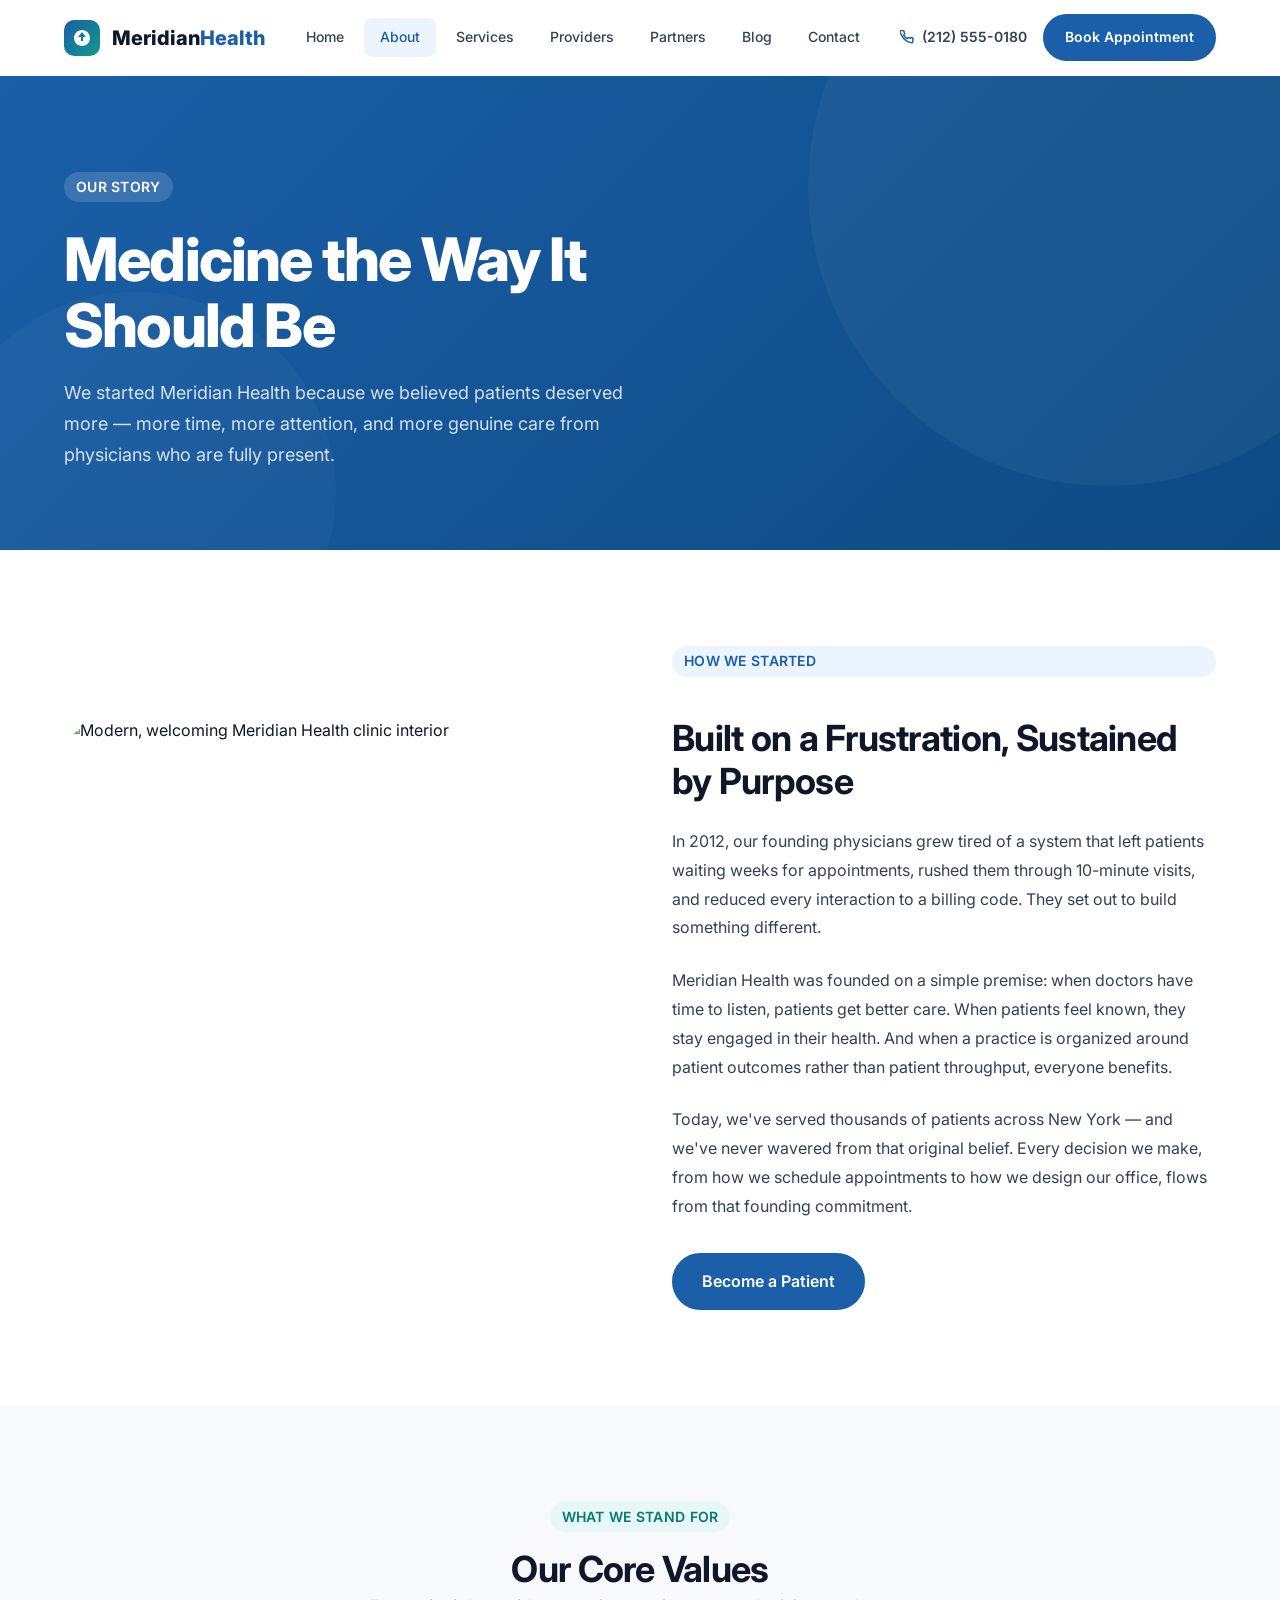
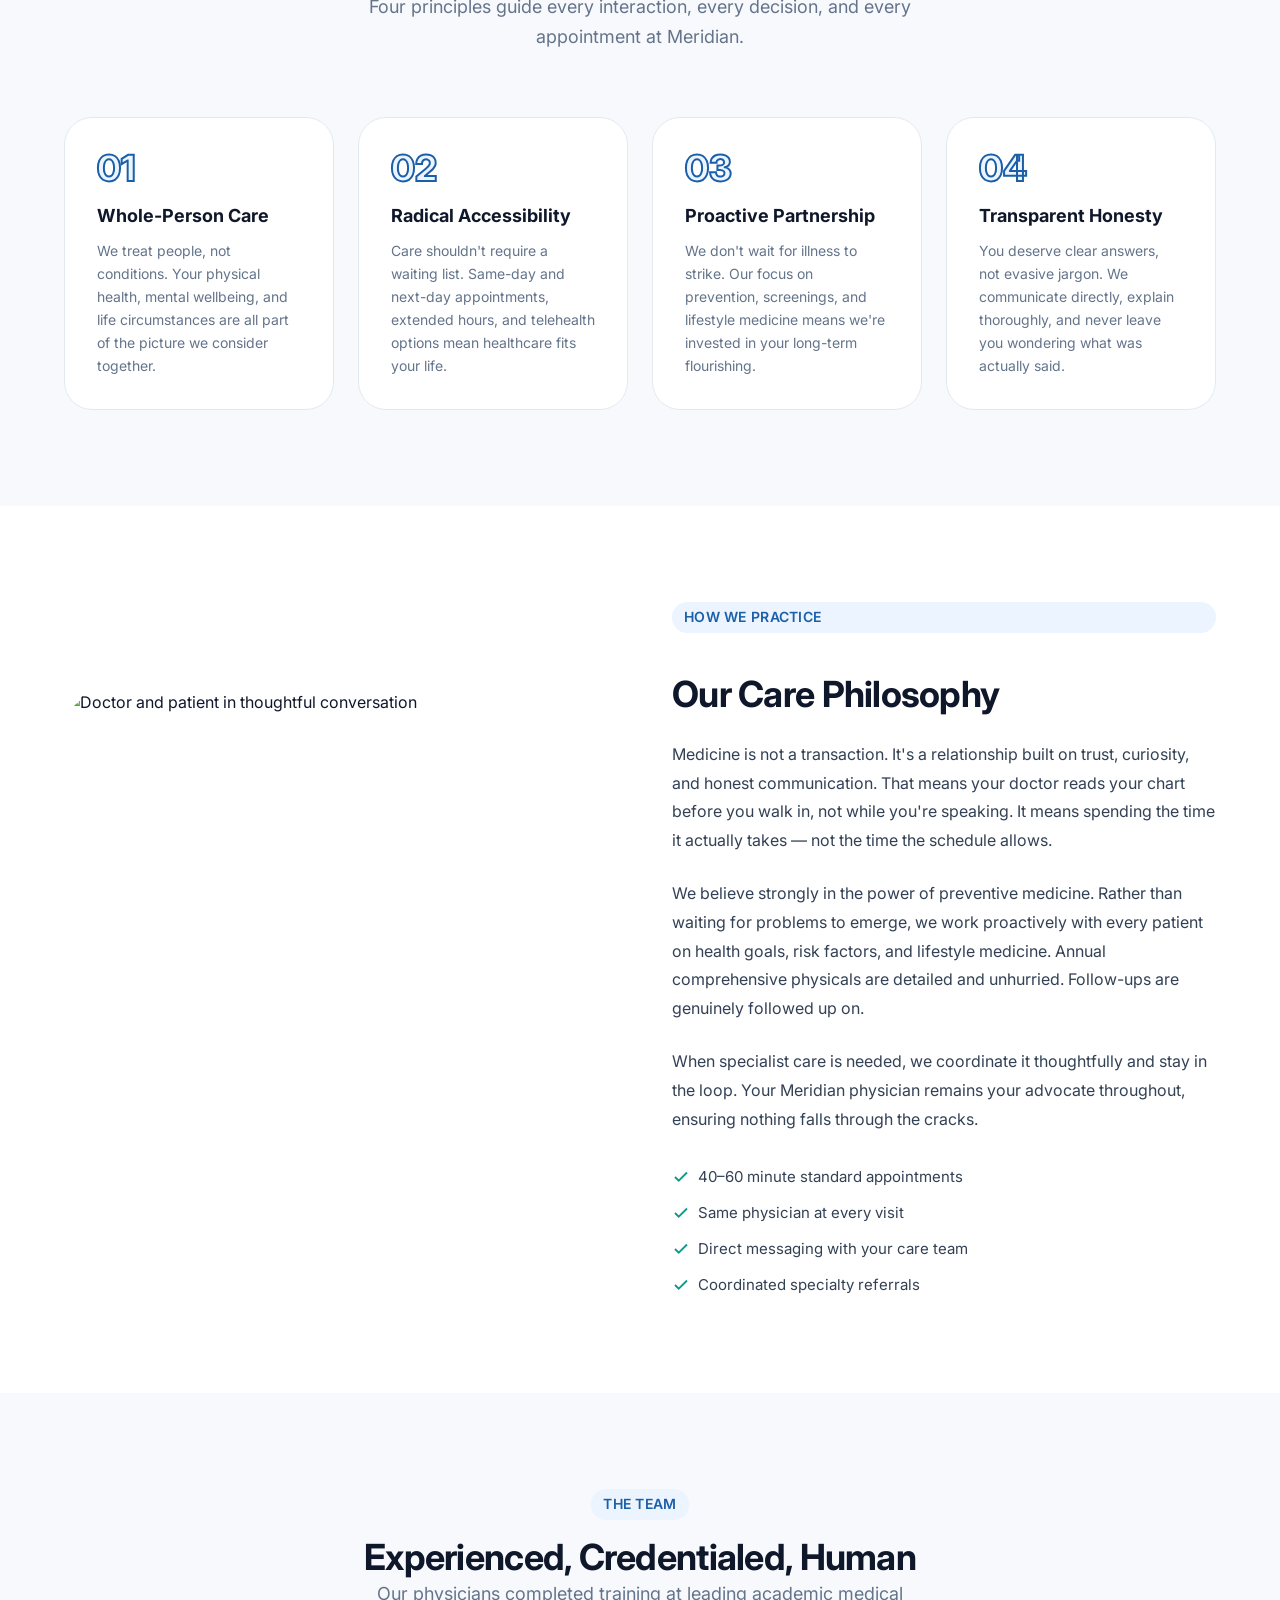
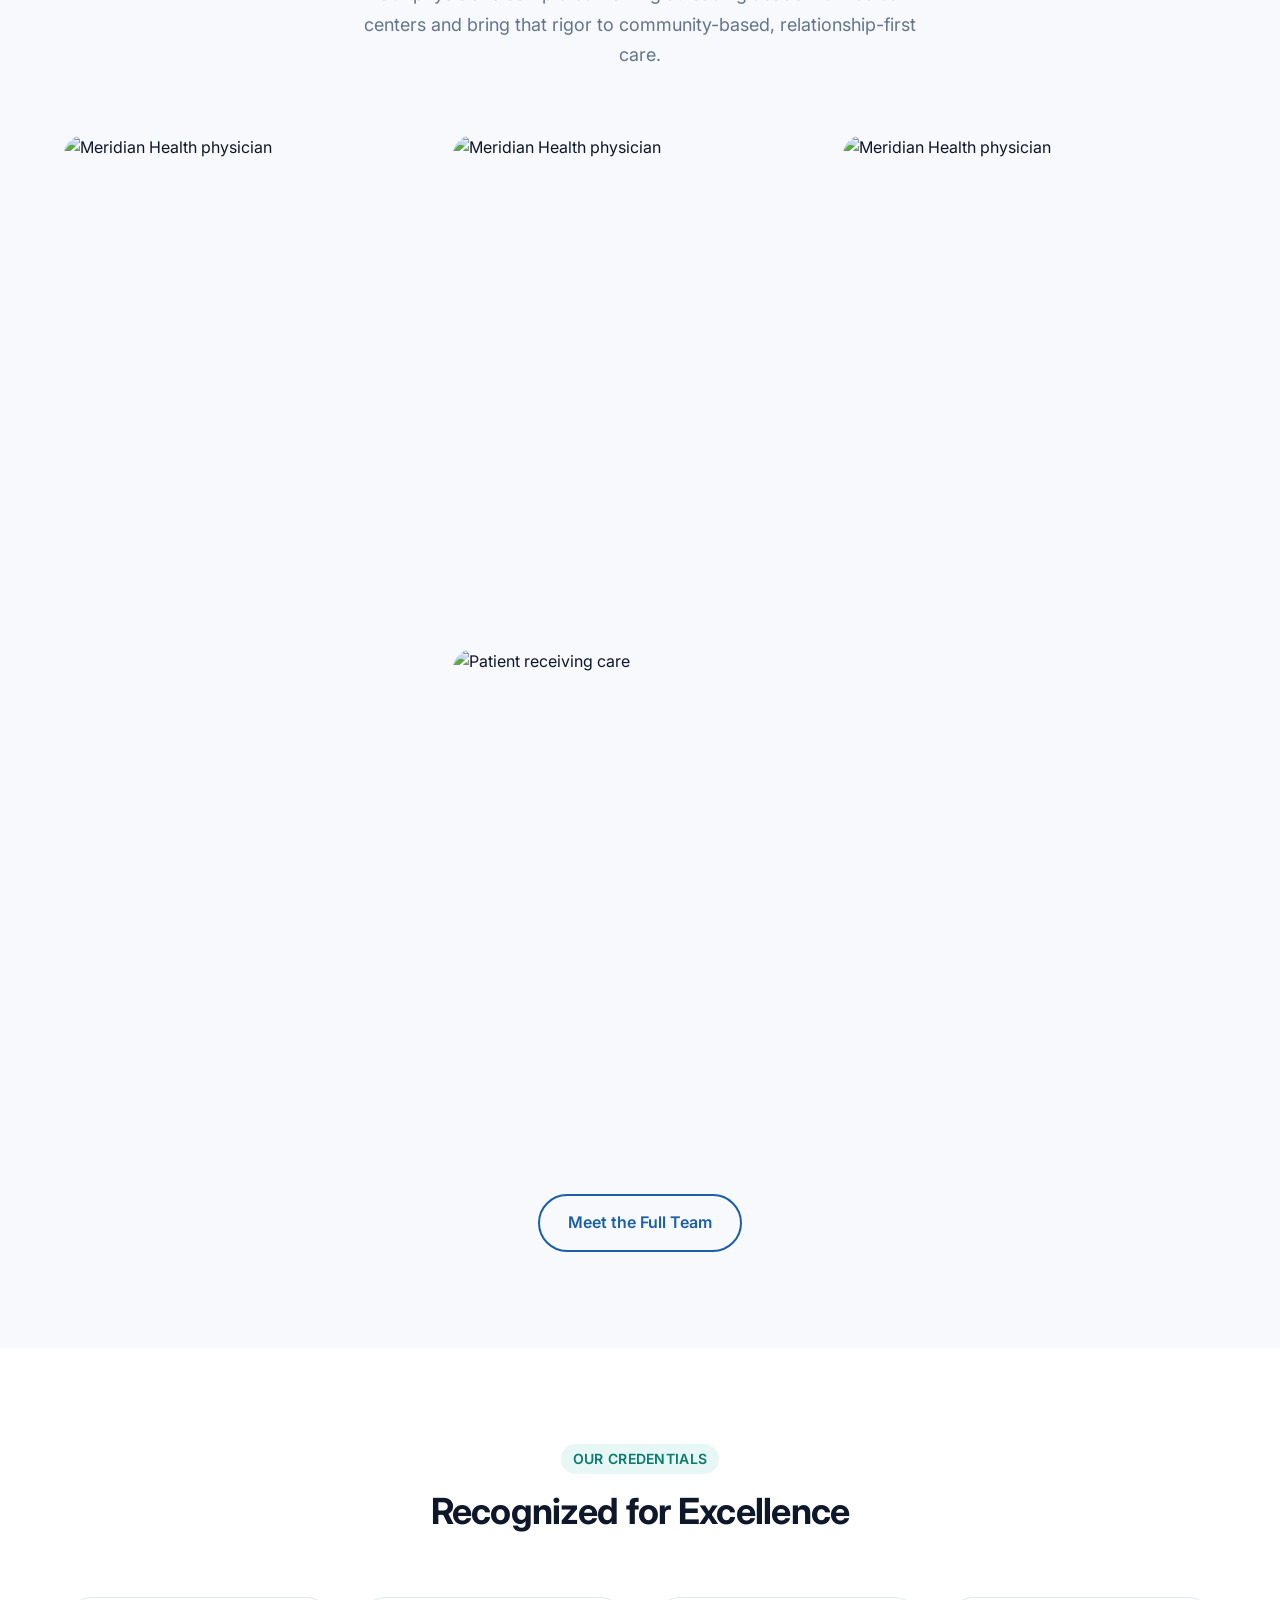
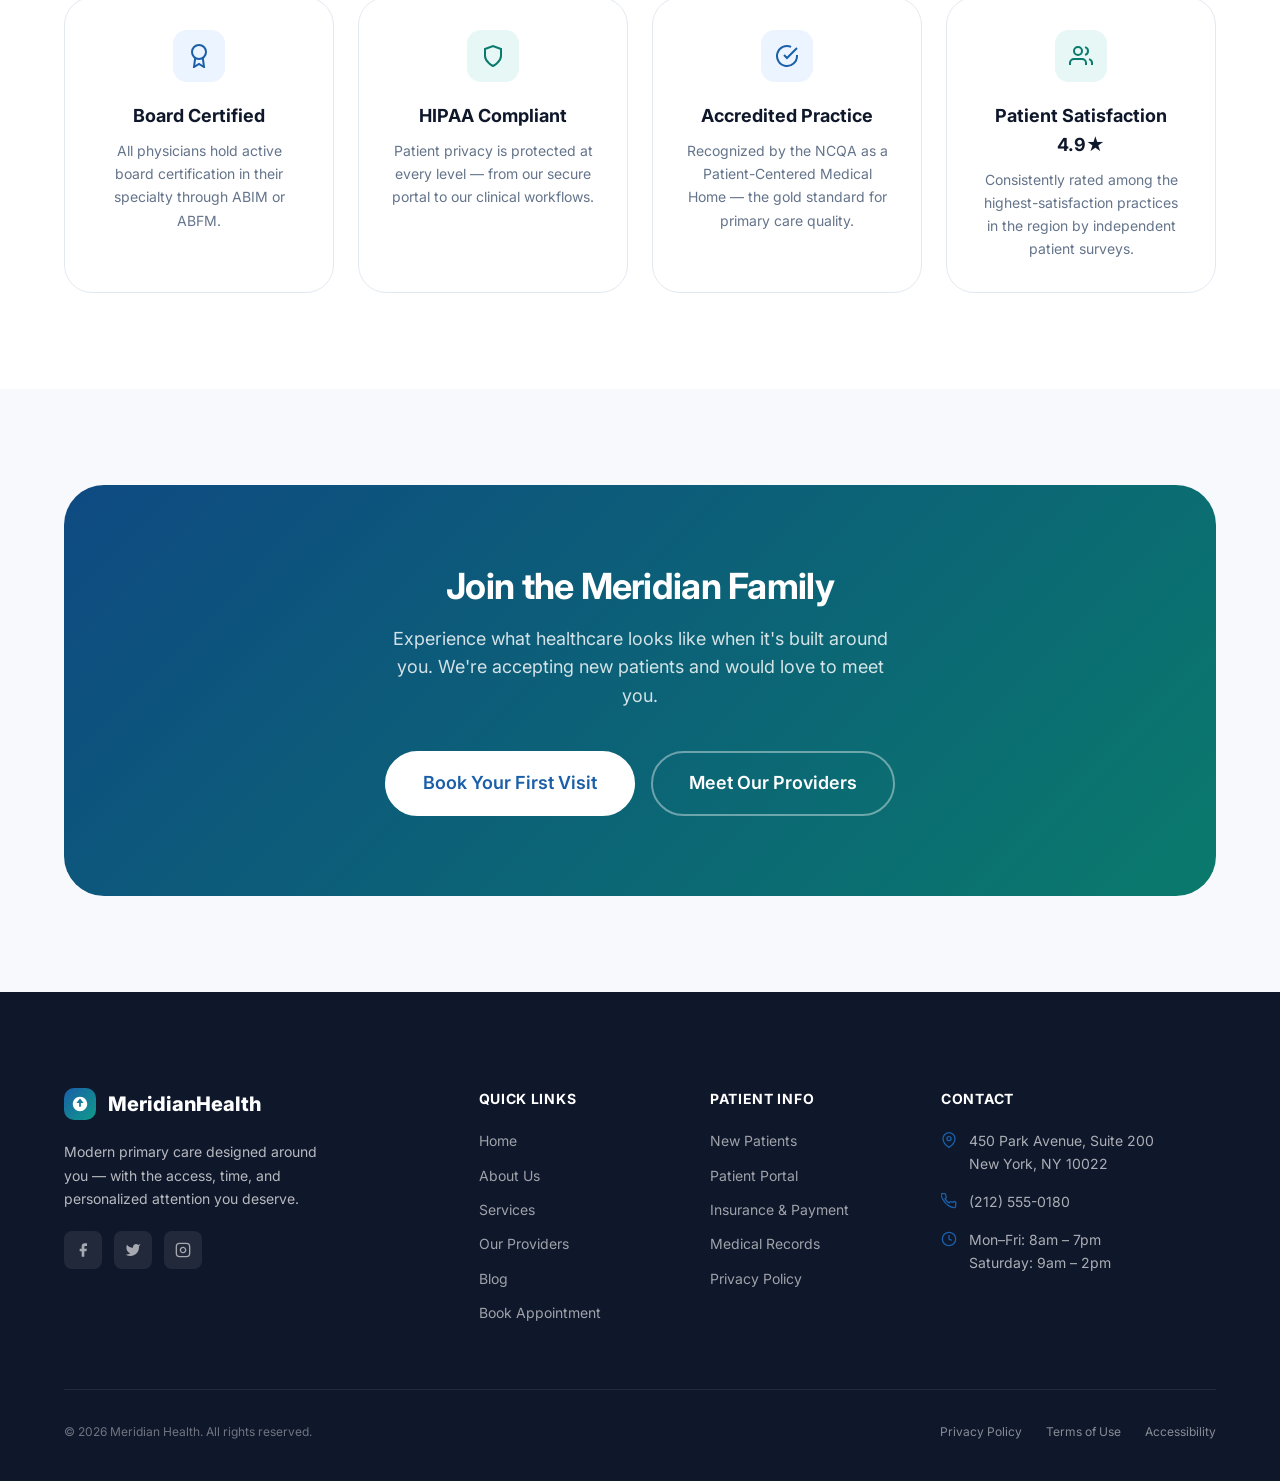
==== commit b60e72b2: "Add Decap CMS blog with 6 sample posts and Blog nav link - admin/index.html + admin/config.yml: Deca" ====
--- a/about.html
+++ b/about.html
@@ -30,6 +30,7 @@
           <a href="services.html"  class="nav-link" data-page="services">Services</a>
           <a href="providers.html" class="nav-link" data-page="providers">Providers</a>
           <a href="partners.html"  class="nav-link" data-page="partners">Partners</a>
+          <a href="blog.html"      class="nav-link" data-page="blog">Blog</a>
           <a href="contact.html"   class="nav-link" data-page="contact">Contact</a>
         </nav>
         <div class="header-cta">
@@ -52,6 +53,7 @@
     <a href="services.html"  class="nav-link" data-page="services">Services</a>
     <a href="providers.html" class="nav-link" data-page="providers">Providers</a>
     <a href="partners.html"  class="nav-link" data-page="partners">Partners</a>
+    <a href="blog.html"      class="nav-link" data-page="blog">Blog</a>
     <a href="contact.html"   class="nav-link" data-page="contact">Contact</a>
     <a href="contact.html"   class="btn btn-primary">Book an Appointment</a>
   </nav>
@@ -316,6 +318,7 @@
             <a href="about.html">About Us</a>
             <a href="services.html">Services</a>
             <a href="providers.html">Our Providers</a>
+            <a href="blog.html">Blog</a>
             <a href="contact.html">Book Appointment</a>
           </div>
         </div>
